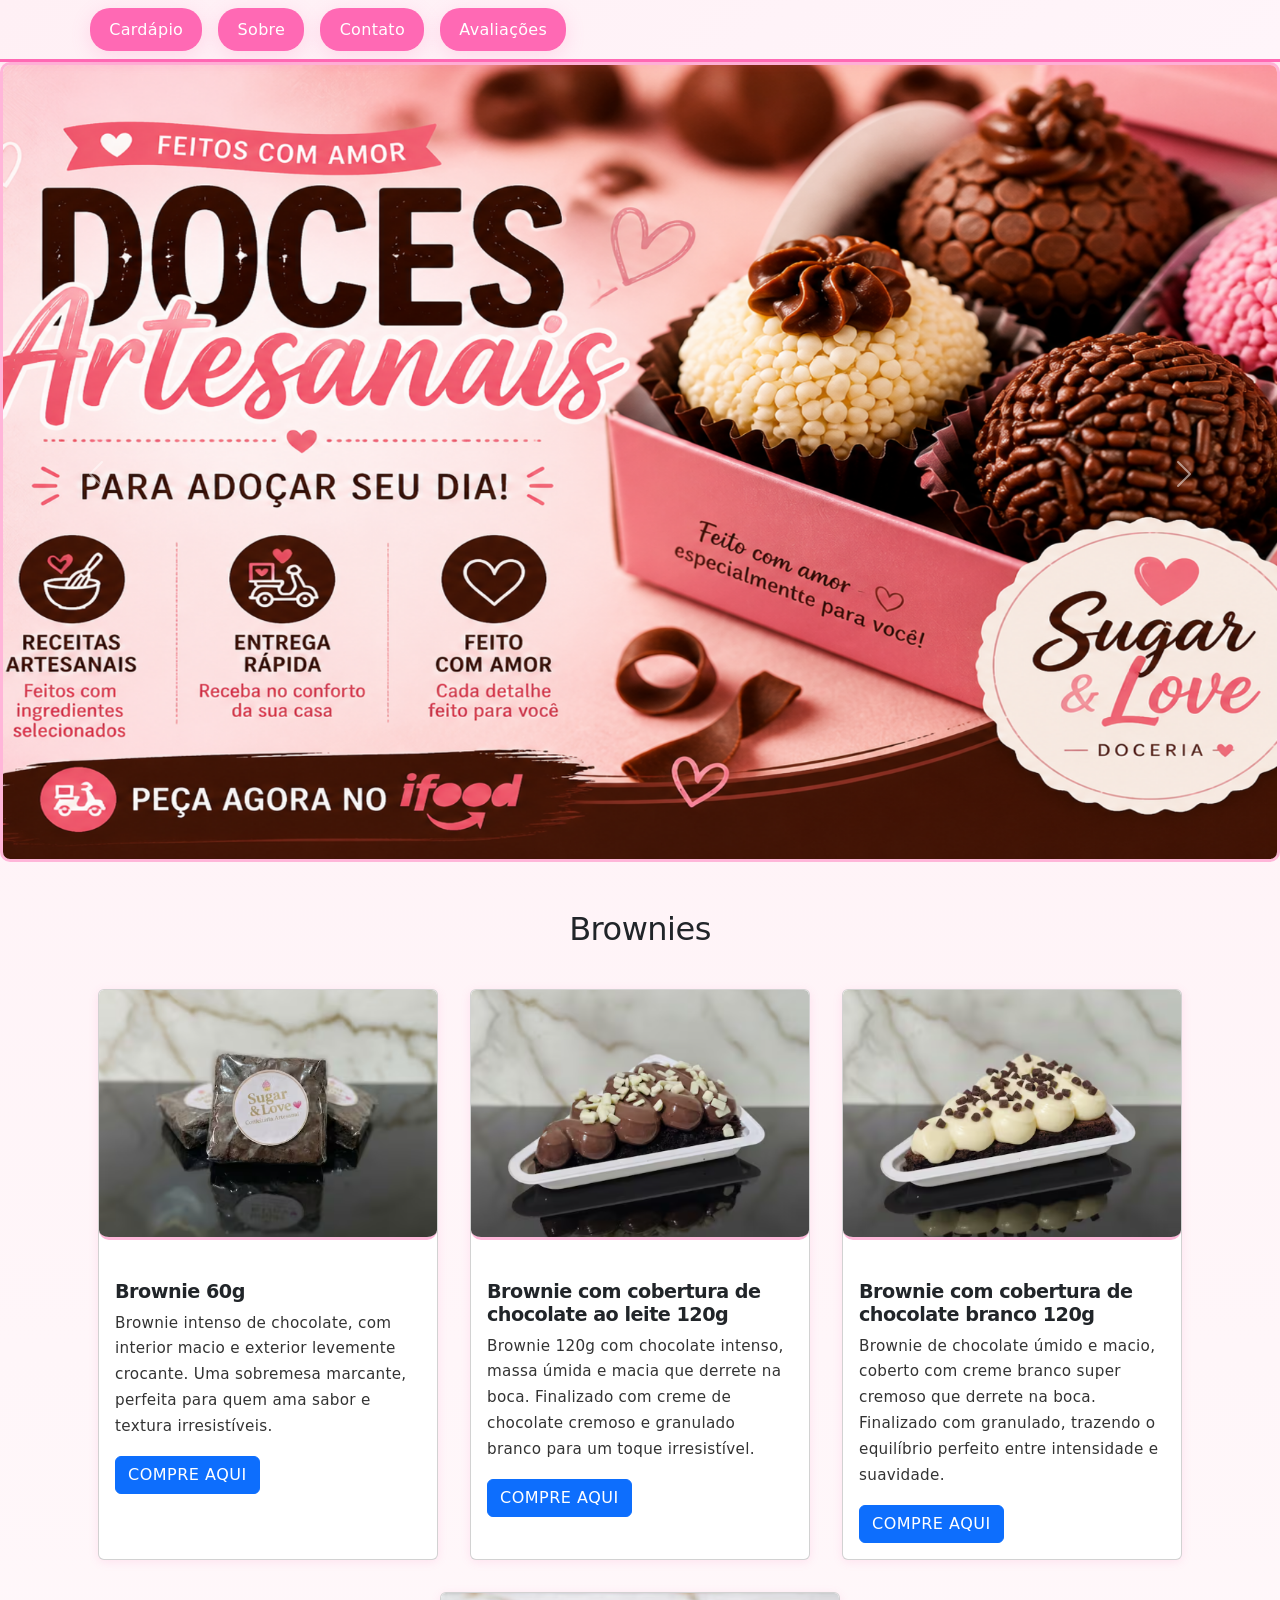
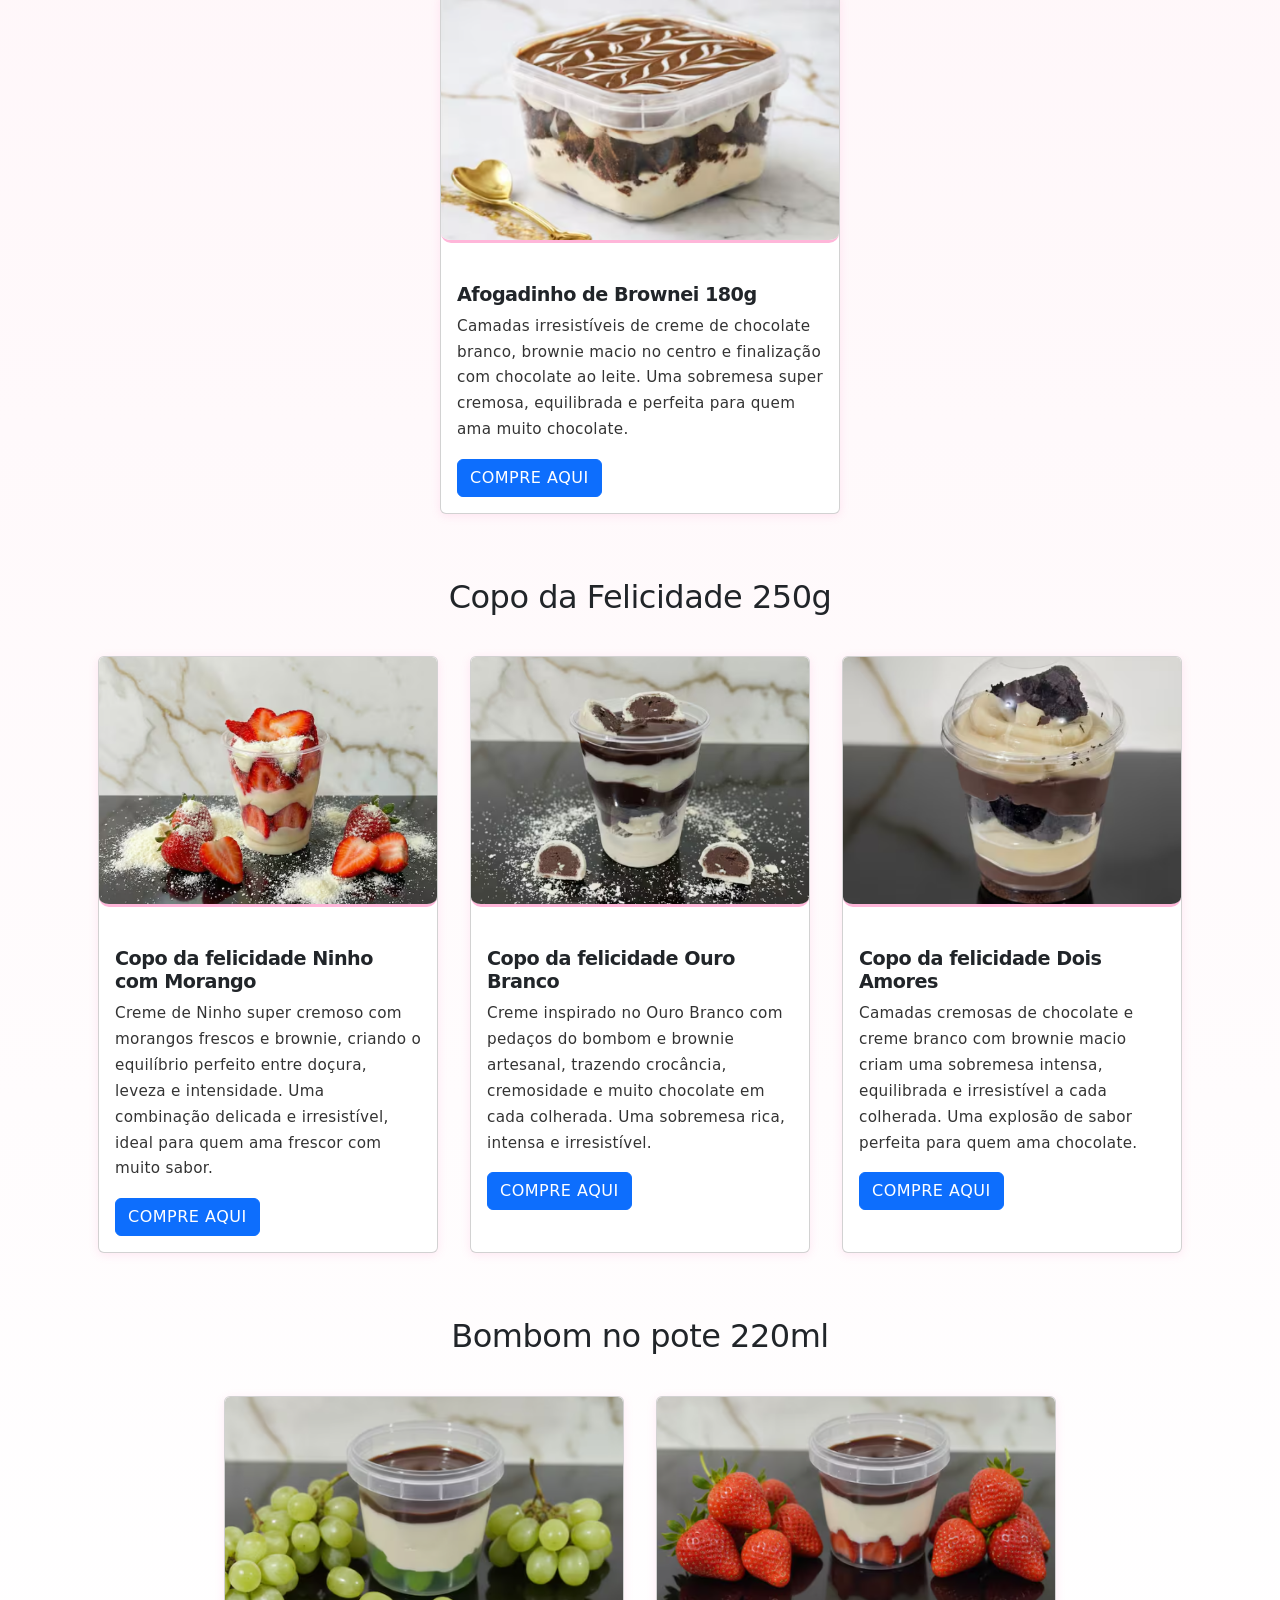
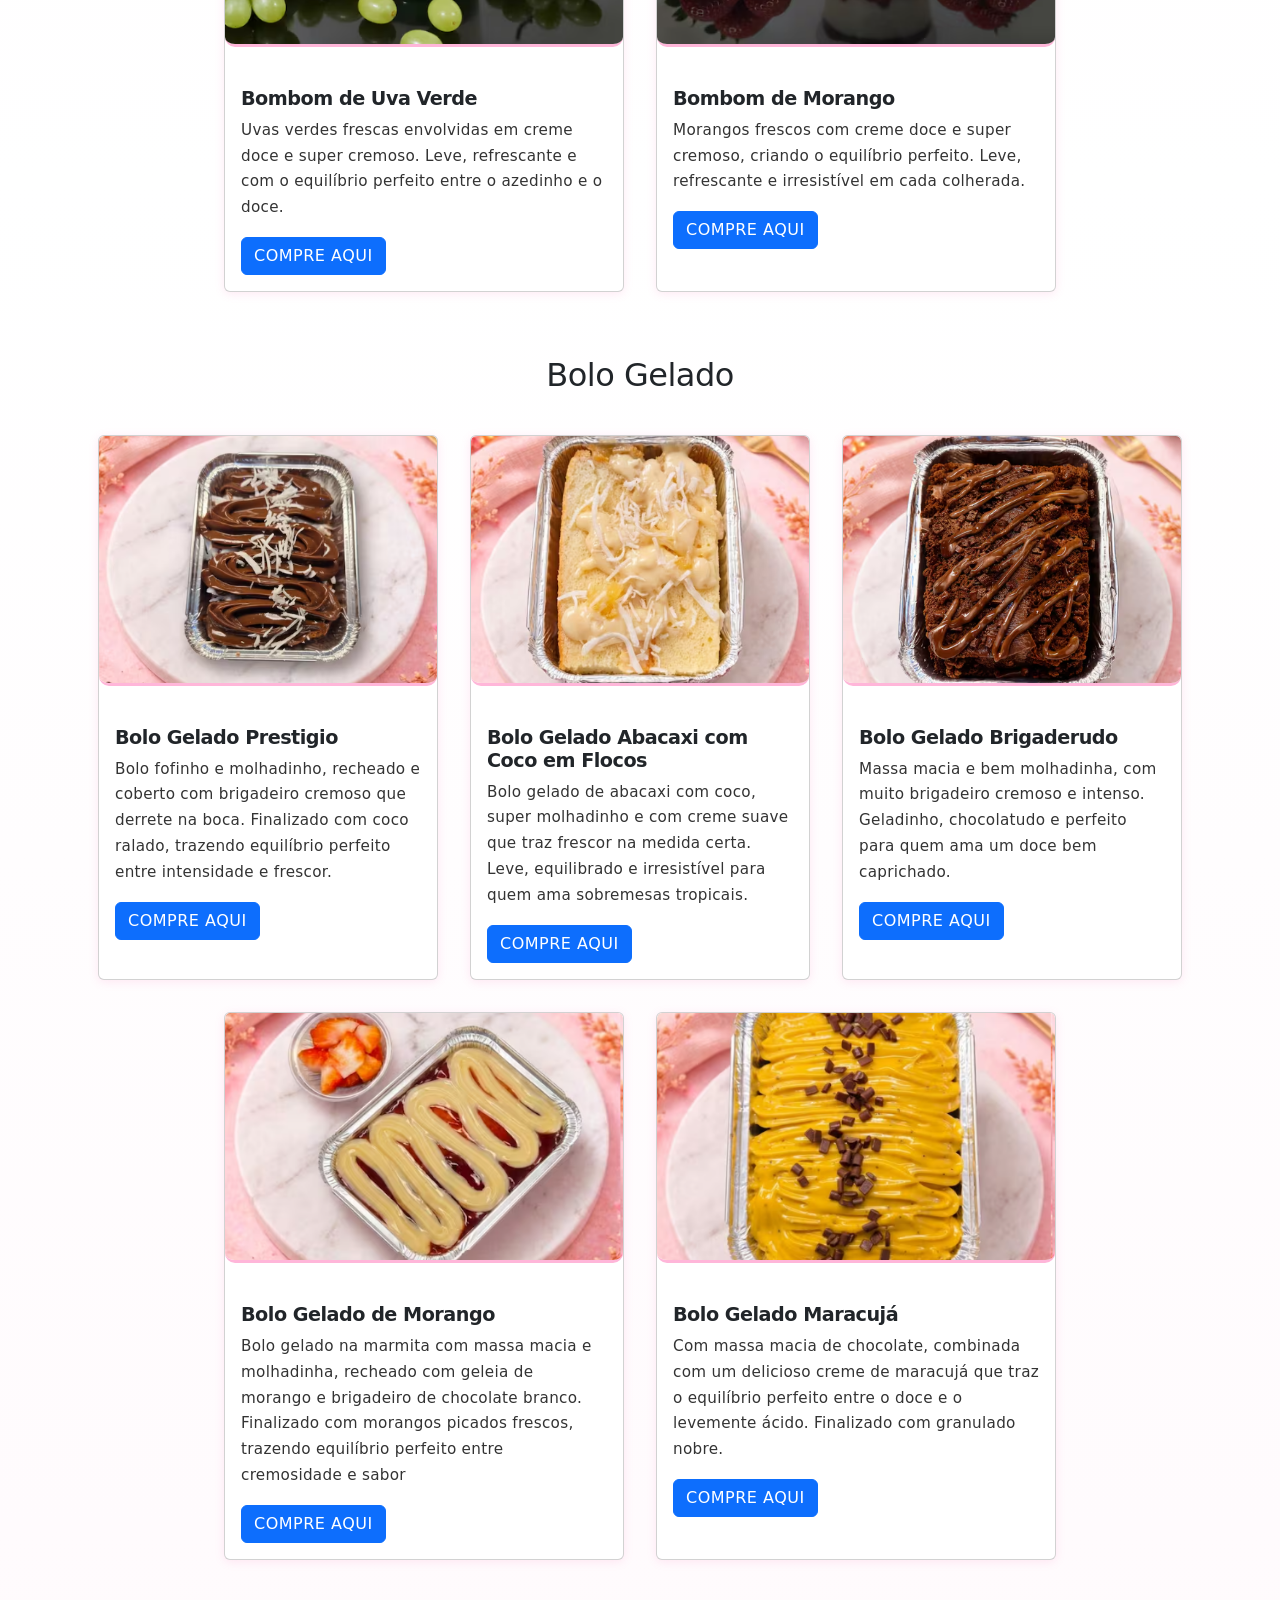
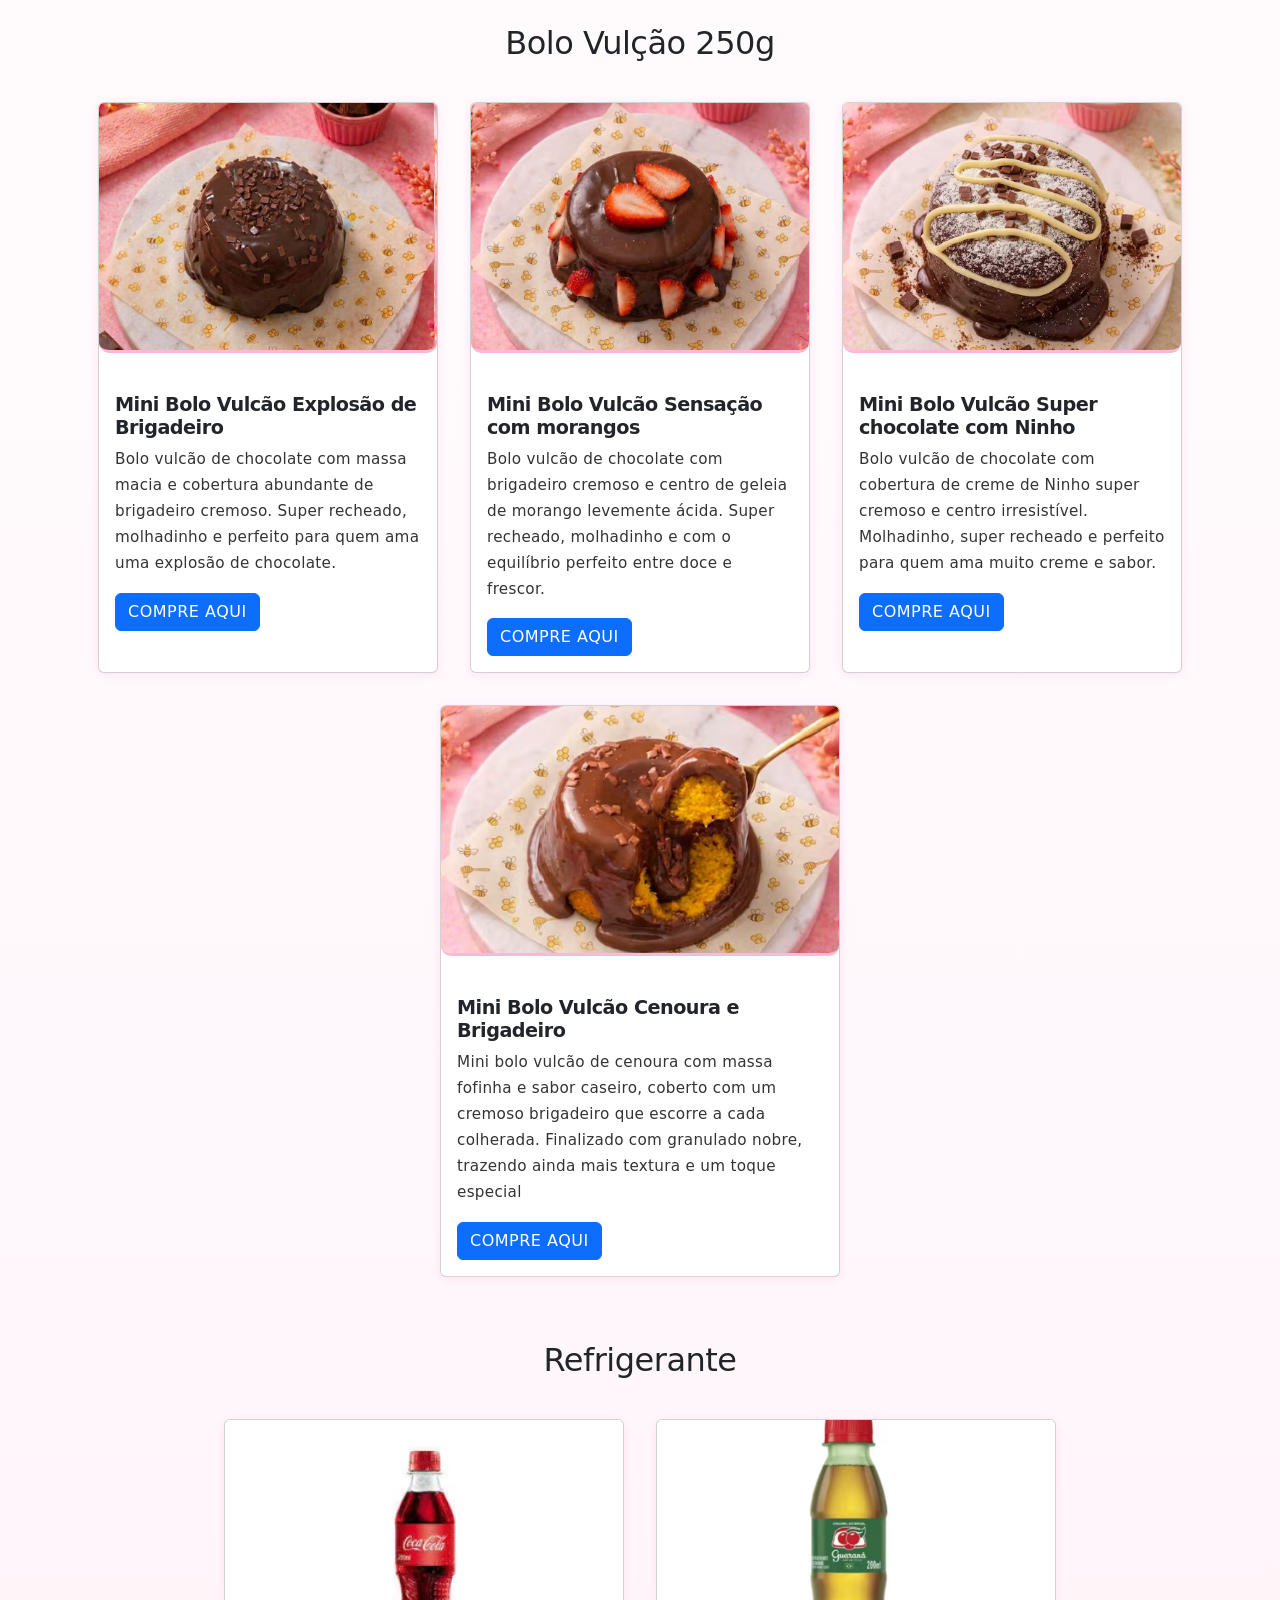
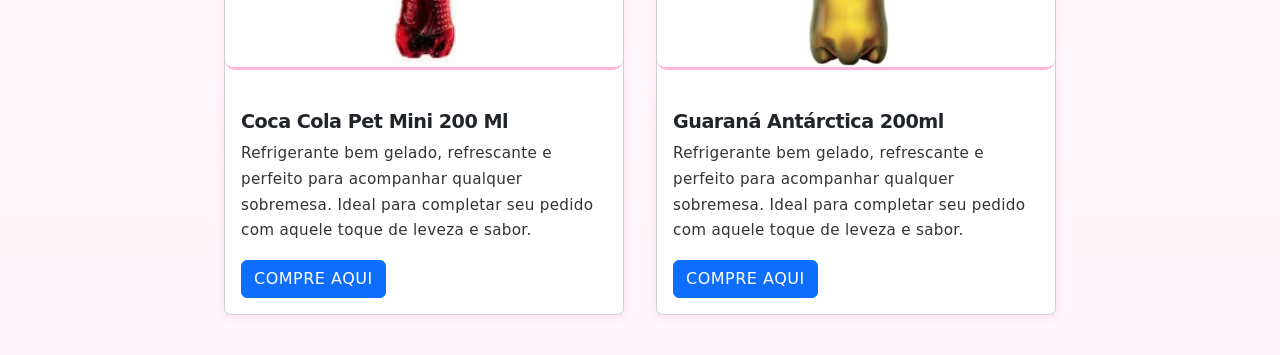
==== index.html @ f646b793 "Salvando versão 1.0" ====
<!DOCTYPE html>
<html lang="en">
<head>
    <meta charset="UTF-8">
    <meta name="viewport" content="width=device-width, initial-scale=1.0">
    <title>Sugar & Love</title>
    <link rel="stylesheet" href="style.css">
    <link rel="stylesheet" href="https://cdn.jsdelivr.net/npm/bootstrap@5.3.8/dist/css/bootstrap.min.css">
     <script src="https://cdn.jsdelivr.net/npm/gsap@3.12.5/dist/gsap.min.js"></script>
    <script src="https://cdn.jsdelivr.net/npm/gsap@3.12.5/dist/ScrollTrigger.min.js"></script>
</head>
<body>
            <!-- NAVEGAÇÃO -->
<nav class="navbar navbar-expand-lg bg-body-tertiary">
  <div class="container-fluid">
    <img src="https://static.ifood-static.com.br/image/upload/t_thumbnail/logosgde/5c410f8b-b0fc-47ad-8685-6203dd78e1ed/202511262224_t5Yu_7.png" alt="" style="width: 70px;">
    <button class="navbar-toggler" type="button" data-bs-toggle="collapse" data-bs-target="#navbarSupportedContent" aria-controls="navbarSupportedContent" aria-expanded="false" aria-label="Toggle navigation">
      <span class="navbar-toggler-icon"></span>
    </button>
    <div class="collapse navbar-collapse" id="navbarSupportedContent">
      <ul class="navbar-nav me-auto mb-2 mb-lg-0">
        <li class="nav-item">
          <a class="nav-link active" aria-current="page" href="index.html">Cardápio </a>
        </li>
         <li class="nav-item">
          <a class="nav-link active" aria-current="page" href="sobre.html">Sobre </a>
        </li>
        <li class="nav-item">
          <a class="nav-link active" aria-current="page" href="contato.html">Contato</a>
        </li>
         <li class="nav-item">
          <a class="nav-link active" aria-current="page" href="avaliacao.html">Avaliações</a>
        </li>
      </form>
    </div>
  </div>
</nav>
  



<!-- BANNER DA LOJA-->

<div id="carouselExample" class="carousel slide"
     data-bs-ride="carousel"
     data-bs-interval="3000">
  <div class="carousel-inner">
    <div class="carousel-item active">
      <img src="img/banner1.png"  class="d-block w-100" img-fluid"  alt="...">
    </div>
    <div class="carousel-item">
      <img src="img/banner2.png" class="d-block w-100" alt="...">
    </div>
    <div class="carousel-item">
      <img src="img/banner3.png" class="d-block w-100" alt="...">
    </div>
  </div>
  <button class="carousel-control-prev" type="button" data-bs-target="#carouselExample" data-bs-slide="prev">
    <span class="carousel-control-prev-icon" aria-hidden="true"></span>
    <span class="visually-hidden">Previous</span>
  </button>
  <button class="carousel-control-next" type="button" data-bs-target="#carouselExample" data-bs-slide="next">
    <span class="carousel-control-next-icon" aria-hidden="true"></span>
    <span class="visually-hidden">Next</span>
  </button>
</div>


    

<!-- BROWNIES   -->
<section class="container py-4">
  <h2 class="text-center mb-4">Brownies</h2>

  <div class="cards-wrapper">

    <div class="card">
      <img src="img/brownie.png" class="card-img-top" >
      <div class="card-body">
        <h5 class="card-title">Brownie 60g</h5>
        <p class="card-text">Brownie intenso de chocolate, com interior macio e exterior levemente crocante.
Uma sobremesa marcante, perfeita para quem ama sabor e textura irresistíveis.</p>
        <a href="https://www.ifood.com.br/delivery/sao-paulo-sp/sugar--love-doceria-jardim-vaz-de-lima/5c410f8b-b0fc-47ad-8685-6203dd78e1ed" class="btn btn-primary">Compre aqui</a>
      </div>
    </div>

    <div class="card">
      <img src="img/brownie_leite.png" class="card-img-top" >
      <div class="card-body">
        <h5 class="card-title">Brownie com cobertura de chocolate ao leite 120g</h5>
        <p class="card-text">Brownie 120g com chocolate intenso, massa úmida e macia que derrete na boca.
Finalizado com creme de chocolate cremoso e granulado branco para um toque irresistível.</p>
        <a href="https://www.ifood.com.br/delivery/sao-paulo-sp/sugar--love-doceria-jardim-vaz-de-lima/5c410f8b-b0fc-47ad-8685-6203dd78e1ed" class="btn btn-primary">Compre aqui</a>
      </div>
    </div>

    <div class="card">
      <img src="img/brownie_branco.png" class="card-img-top" >
      <div class="card-body">
        <h5 class="card-title">Brownie com cobertura de chocolate branco 120g</h5>
        <p class="card-text">Brownie de chocolate úmido e macio, coberto com creme branco super cremoso que derrete na boca.
Finalizado com granulado, trazendo o equilíbrio perfeito entre intensidade e suavidade.</p>
        <a href="https://www.ifood.com.br/delivery/sao-paulo-sp/sugar--love-doceria-jardim-vaz-de-lima/5c410f8b-b0fc-47ad-8685-6203dd78e1ed" class="btn btn-primary">Compre aqui</a>
      </div>
    </div>

<div class="card">
      <img src="img/brownie_afogadinho.png" class="card-img-top" >
      <div class="card-body">
        <h5 class="card-title">Afogadinho de Brownei 180g</h5>
        <p class="card-text">Camadas irresistíveis de creme de chocolate branco, brownie macio no centro e finalização com chocolate ao leite.
Uma sobremesa super cremosa, equilibrada e perfeita para quem ama muito chocolate.</p>
        <a href="https://www.ifood.com.br/delivery/sao-paulo-sp/sugar--love-doceria-jardim-vaz-de-lima/5c410f8b-b0fc-47ad-8685-6203dd78e1ed" class="btn btn-primary">Compre aqui</a>
      </div>
    </div>

  </div>
</section>


 <!-- COPOS DA FELICIDADE   -->
<section class="container py-4">
  <h2 class="text-center mb-4">Copo da Felicidade 250g</h2>

  <div class="cards-wrapper">

    <div class="card">
      <img src="img/copo_morango.png" class="card-img-top" >
      <div class="card-body">
        <h5 class="card-title">Copo da felicidade Ninho com Morango</h5>
        <p class="card-text">Creme de Ninho super cremoso com morangos frescos e brownie, criando o equilíbrio perfeito entre doçura, leveza e intensidade. Uma combinação delicada e irresistível, ideal para quem ama frescor com muito sabor.</p>
        <a href="https://www.ifood.com.br/delivery/sao-paulo-sp/sugar--love-doceria-jardim-vaz-de-lima/5c410f8b-b0fc-47ad-8685-6203dd78e1ed" class="btn btn-primary">Compre aqui</a>
      </div>
    </div>

    <div class="card">
      <img src="img/copo_ourobranco.png" class="card-img-top" >
      <div class="card-body">
        <h5 class="card-title">Copo da felicidade Ouro Branco</h5>
        <p class="card-text">Creme inspirado no Ouro Branco com pedaços do bombom e brownie artesanal, trazendo crocância, cremosidade e muito chocolate em cada colherada. Uma sobremesa rica, intensa e irresistível.</p>
        <a href="https://www.ifood.com.br/delivery/sao-paulo-sp/sugar--love-doceria-jardim-vaz-de-lima/5c410f8b-b0fc-47ad-8685-6203dd78e1ed" class="btn btn-primary">Compre aqui</a>
      </div>
    </div>

    <div class="card">
      <img src="img/copo_doisamores.png" class="card-img-top" >
      <div class="card-body">
        <h5 class="card-title">Copo da felicidade Dois Amores</h5>
        <p class="card-text">Camadas cremosas de chocolate e creme branco com brownie macio criam uma sobremesa intensa, equilibrada e irresistível a cada colherada. Uma explosão de sabor perfeita para quem ama chocolate.</p>
        <a href="https://www.ifood.com.br/delivery/sao-paulo-sp/sugar--love-doceria-jardim-vaz-de-lima/5c410f8b-b0fc-47ad-8685-6203dd78e1ed" class="btn btn-primary">Compre aqui</a>
      </div>
    </div>

  </div>
</section>

  <!-- Bombom no pote 220ml -->
<section class="container py-4">
  <h2 class="text-center mb-4">Bombom no pote 220ml</h2>

  <div class="cards-wrapper">

    <div class="card">
      <img src="img/pote_uva.png" class="card-img-top" >
      <div class="card-body">
        <h5 class="card-title">Bombom de Uva Verde</h5>
        <p class="card-text">Uvas verdes frescas envolvidas em creme doce e super cremoso.
Leve, refrescante e com o equilíbrio perfeito entre o azedinho e o doce.</p>
        <a href="https://www.ifood.com.br/delivery/sao-paulo-sp/sugar--love-doceria-jardim-vaz-de-lima/5c410f8b-b0fc-47ad-8685-6203dd78e1ed" class="btn btn-primary">Compre aqui</a>
      </div>
    </div>

    <div class="card">
      <img src="img/pote_morango.png" class="card-img-top" >
      <div class="card-body">
        <h5 class="card-title">Bombom de Morango</h5>
        <p class="card-text">Morangos frescos com creme doce e super cremoso, criando o equilíbrio perfeito.
Leve, refrescante e irresistível em cada colherada.</p>
        <a href="https://www.ifood.com.br/delivery/sao-paulo-sp/sugar--love-doceria-jardim-vaz-de-lima/5c410f8b-b0fc-47ad-8685-6203dd78e1ed" class="btn btn-primary">Compre aqui</a>
      </div>
    </div>


  </div>
</section>


     <!-- Bolo Gelado    -->
<section class="container py-4">
  <h2 class="text-center mb-4">Bolo Gelado </h2>

  <div class="cards-wrapper">

    <div class="card">
      <img src="img/bolo_prestigio.png" class="card-img-top" >
      <div class="card-body">
        <h5 class="card-title">Bolo Gelado Prestigio</h5>
        <p class="card-text">Bolo fofinho e molhadinho, recheado e coberto com brigadeiro cremoso que derrete na boca.
Finalizado com coco ralado, trazendo equilíbrio perfeito entre intensidade e frescor.</p>
        <a href="https://www.ifood.com.br/delivery/sao-paulo-sp/sugar--love-doceria-jardim-vaz-de-lima/5c410f8b-b0fc-47ad-8685-6203dd78e1ed" class="btn btn-primary">Compre aqui</a>
      </div>
    </div>

    <div class="card">
      <img src="img/bolo_abacaxi.png" class="card-img-top" >
      <div class="card-body">
        <h5 class="card-title">Bolo Gelado Abacaxi com Coco em Flocos</h5>
        <p class="card-text">Bolo gelado de abacaxi com coco, super molhadinho e com creme suave que traz frescor na medida certa.
Leve, equilibrado e irresistível para quem ama sobremesas tropicais.</p>
        <a href="https://www.ifood.com.br/delivery/sao-paulo-sp/sugar--love-doceria-jardim-vaz-de-lima/5c410f8b-b0fc-47ad-8685-6203dd78e1ed" class="btn btn-primary">Compre aqui</a>
      </div>
    </div>

    <div class="card">
      <img src="img/bolo_brigadeirudo.png" class="card-img-top" >
      <div class="card-body">
        <h5 class="card-title">Bolo Gelado Brigaderudo</h5>
        <p class="card-text">Massa macia e bem molhadinha, com muito brigadeiro cremoso e intenso.
Geladinho, chocolatudo e perfeito para quem ama um doce bem caprichado.</p>
        <a href="https://www.ifood.com.br/delivery/sao-paulo-sp/sugar--love-doceria-jardim-vaz-de-lima/5c410f8b-b0fc-47ad-8685-6203dd78e1ed" class="btn btn-primary">Compre aqui</a>
      </div>
    </div>

    <div class="card">
      <img src="img/bolo_morango.png" class="card-img-top" >
      <div class="card-body">
        <h5 class="card-title">Bolo Gelado de Morango </h5>
        <p class="card-text">Bolo gelado na marmita com massa macia e molhadinha, recheado com geleia de morango e brigadeiro de chocolate branco. Finalizado com morangos picados frescos, trazendo equilíbrio perfeito entre cremosidade e sabor</p>
        <a href="https://www.ifood.com.br/delivery/sao-paulo-sp/sugar--love-doceria-jardim-vaz-de-lima/5c410f8b-b0fc-47ad-8685-6203dd78e1ed" class="btn btn-primary">Compre aqui</a>
      </div>
    </div>

    <div class="card">
      <img src="img/bolo_maracuja.png" class="card-img-top" >
      <div class="card-body">
        <h5 class="card-title">Bolo Gelado Maracujá  </h5>
        <p class="card-text">Com massa macia de chocolate, combinada com um delicioso creme de maracujá que traz o equilíbrio perfeito entre o doce e o levemente ácido. Finalizado com granulado nobre.</p>
        <a href="https://www.ifood.com.br/delivery/sao-paulo-sp/sugar--love-doceria-jardim-vaz-de-lima/5c410f8b-b0fc-47ad-8685-6203dd78e1ed" class="btn btn-primary">Compre aqui</a>
      </div>
    </div>

  </div>
</section>


  <!-- Bolo Vulção   -->
<section class="container py-4">
  <h2 class="text-center mb-4">Bolo Vulção 250g</h2>

  <div class="cards-wrapper">

    <div class="card">
      <img src="img/bolo_brigadeiro.png" class="card-img-top" >
      <div class="card-body">
        <h5 class="card-title">Mini Bolo Vulcão Explosão de Brigadeiro</h5>
        <p class="card-text">Bolo vulcão de chocolate com massa macia e cobertura abundante de brigadeiro cremoso.
Super recheado, molhadinho e perfeito para quem ama uma explosão de chocolate.</p>
        <a href="https://www.ifood.com.br/delivery/sao-paulo-sp/sugar--love-doceria-jardim-vaz-de-lima/5c410f8b-b0fc-47ad-8685-6203dd78e1ed" class="btn btn-primary">Compre aqui</a>
      </div>
    </div>

    <div class="card">
      <img src="img/bolo_vulcao_morango.png" class="card-img-top" >
      <div class="card-body">
        <h5 class="card-title">Mini Bolo Vulcão Sensação com morangos</h5>
        <p class="card-text">Bolo vulcão de chocolate com brigadeiro cremoso e centro de geleia de morango levemente ácida.
Super recheado, molhadinho e com o equilíbrio perfeito entre doce e frescor.</p>
        <a href="https://www.ifood.com.br/delivery/sao-paulo-sp/sugar--love-doceria-jardim-vaz-de-lima/5c410f8b-b0fc-47ad-8685-6203dd78e1ed" class="btn btn-primary">Compre aqui</a>
      </div>
    </div>

    <div class="card">
      <img src="img/bolo_vulcao_ninho.png" class="card-img-top" >
      <div class="card-body">
        <h5 class="card-title">Mini Bolo Vulcão Super chocolate com Ninho</h5>
        <p class="card-text">Bolo vulcão de chocolate com cobertura de creme de Ninho super cremoso e centro irresistível.
Molhadinho, super recheado e perfeito para quem ama muito creme e sabor.</p>
        <a href="https://www.ifood.com.br/delivery/sao-paulo-sp/sugar--love-doceria-jardim-vaz-de-lima/5c410f8b-b0fc-47ad-8685-6203dd78e1ed" class="btn btn-primary">Compre aqui</a>
      </div>
    </div>

    <div class="card">
      <img src="img/bolo_vulcao_cenoura.png" class="card-img-top" >
      <div class="card-body">
        <h5 class="card-title">Mini Bolo Vulcão Cenoura e Brigadeiro</h5>
        <p class="card-text">Mini bolo vulcão de cenoura com massa fofinha e sabor caseiro, coberto com um cremoso brigadeiro que escorre a cada colherada. Finalizado com granulado nobre, trazendo ainda mais textura e um toque especial</p>
        <a href="https://www.ifood.com.br/delivery/sao-paulo-sp/sugar--love-doceria-jardim-vaz-de-lima/5c410f8b-b0fc-47ad-8685-6203dd78e1ed" class="btn btn-primary">Compre aqui</a>
      </div>
    </div>

  </div>
</section>







<!-- Refrigerante -->
<section class="container py-4">
  <h2 class="text-center mb-4">Refrigerante</h2>

  <div class="cards-wrapper">

    <div class="card">
      <img src="img/coca.png" class="card-img-top" >
      <div class="card-body">
        <h5 class="card-title">Coca Cola Pet Mini 200 Ml</h5>
        <p class="card-text">Refrigerante bem gelado, refrescante e perfeito para acompanhar qualquer sobremesa.
Ideal para completar seu pedido com aquele toque de leveza e sabor.</p>
        <a href="https://www.ifood.com.br/delivery/sao-paulo-sp/sugar--love-doceria-jardim-vaz-de-lima/5c410f8b-b0fc-47ad-8685-6203dd78e1ed" class="btn btn-primary">Compre aqui</a>
      </div>
    </div>

    <div class="card">
      <img src="img/guanara.png" class="card-img-top" >
      <div class="card-body">
        <h5 class="card-title">Guaraná Antárctica 200ml</h5>
        <p class="card-text">Refrigerante bem gelado, refrescante e perfeito para acompanhar qualquer sobremesa.
Ideal para completar seu pedido com aquele toque de leveza e sabor.</p>
        <a href="https://www.ifood.com.br/delivery/sao-paulo-sp/sugar--love-doceria-jardim-vaz-de-lima/5c410f8b-b0fc-47ad-8685-6203dd78e1ed" class="btn btn-primary">Compre aqui</a>
      </div>
    </div>


  </div>
</section>
<script>
  gsap.registerPlugin(ScrollTrigger);

  gsap.utils.toArray(".card").forEach((card, index) => {
    gsap.fromTo(card, 
      {
        opacity: 0,
        x: -100 // começa fora da tela à esquerda
      },
      {
        opacity: 1,
        x: 0,
        duration: 0.6,
        ease: "power2.out",
        delay: index * 0.1, // efeito cascata
        scrollTrigger: {
          trigger: card,
          start: "top 90%",
          toggleActions: "play none none none"
        }
      }
    );
  });
</script>

 <script src="https://cdn.jsdelivr.net/npm/bootstrap@5.3.8/dist/js/bootstrap.bundle.min.js"></script>
</body>
</html>
---- style.css ----
/* ========================================
   SUGAR & LOVE - STYLESHEET PINK DREAM
   ======================================== */

:root {
  --cor-rosa-principal: #FF69B4;
  --cor-rosa-claro: #FFB6D9;
  --cor-rosa-muito-claro: #FFF0F5;
  --cor-rosa-escuro: #E75480;
  --cor-rosa-medio: #FF85C0;
  --cor-branco: #FFFFFF;
  --cor-cinza-claro: #F5F5F5;
  --cor-cinza: #888888;
  --cor-texto: #333333;
  --cor-acento: #FFD700;
  --sombra-leve: 0 2px 10px rgba(255, 105, 180, 0.15);
  --sombra-media: 0 5px 20px rgba(255, 105, 180, 0.2);
  --sombra-forte: 0 10px 30px rgba(255, 105, 180, 0.25);
}

*, *::before, *::after {
  box-sizing: border-box;
}

html { scroll-behavior: smooth; }

body {
  font-family: 'Poppins', 'Segoe UI', Tahoma, Geneva, Verdana, sans-serif;
  background: linear-gradient(180deg, var(--cor-rosa-muito-claro) 0%, var(--cor-branco) 50%, #FFF5FA 100%);
  color: var(--cor-texto);
  line-height: 1.6;
  letter-spacing: 0.3px;
  min-height: 100vh;
}

/* TIPOGRAFIA */
h1, h2, h3, h4, h5, h6 {
  font-weight: 800;
  color: var(--cor-rosa-principal);
  margin-bottom: 1.2rem;
  letter-spacing: -0.5px;
}
h1 { font-size: 2.8rem; }
h2 { font-size: 2.2rem; }
h3 { font-size: 1.6rem; }
h4 { font-size: 1.3rem; }
h5 { font-size: 1.1rem; }

p {
  color: var(--cor-texto);
  margin-bottom: 1rem;
  line-height: 1.8;
  font-size: 1rem;
}

a {
  color: var(--cor-rosa-principal);
  text-decoration: none;
  transition: all 0.3s ease;
}
a:hover {
  color: var(--cor-rosa-escuro);
  text-decoration: underline;
}

/* NAVBAR */
.navbar {
  background: linear-gradient(135deg, var(--cor-rosa-muito-claro) 0%, #FFF5FA 100%);
  border-bottom: 3px solid var(--cor-rosa-principal);
  box-shadow: var(--sombra-leve);
  padding: 1rem 0;
  position: sticky;
  top: 0;
  z-index: 1000;
}
.navbar-brand {
  font-weight: 800;
  color: var(--cor-rosa-principal) !important;
  font-size: 1.6rem;
  margin-left: 1rem;
  text-transform: uppercase;
  letter-spacing: 1px;
}
.nav-link {
  color: var(--cor-texto) !important;
  font-weight: 700;
  margin: 0 0.5rem;
  padding: 0.6rem 1.2rem !important;
  border-radius: 20px;
  transition: all 0.3s ease;
  font-size: 0.95rem;
}
.nav-link:hover {
  background-color: var(--cor-rosa-claro);
  color: var(--cor-rosa-principal) !important;
  transform: translateY(-2px);
}
.nav-link.active {
  color: var(--cor-branco) !important;
  background-color: var(--cor-rosa-principal);
  box-shadow: var(--sombra-media);
}
.navbar-toggler { border: 2px solid var(--cor-rosa-principal); }
.navbar-toggler:focus { box-shadow: 0 0 0 0.25rem rgba(255,105,180,0.25); }

/* BOTÕES */
.btn {
  font-weight: 700;
  border-radius: 30px;
  padding: 0.7rem 1.8rem;
  transition: all 0.3s ease;
  text-transform: uppercase;
  letter-spacing: 0.5px;
  font-size: 0.9rem;
  cursor: pointer;
}
.btn-primary { background-color: var(--cor-rosa-principal); color: white; border: none; }
.btn-primary:hover { background-color: var(--cor-rosa-escuro); transform: translateY(-3px); box-shadow: var(--sombra-media); color: white; }
.btn-danger { background-color: #FF6B6B; color: white; border: none; }
.btn-danger:hover { background-color: #FF5252; transform: translateY(-3px); box-shadow: var(--sombra-media); color: white; }
.btn-success { background-color: #66BB6A; color: white; border: none; }
.btn-success:hover { background-color: #4CAF50; transform: translateY(-3px); box-shadow: var(--sombra-media); color: white; }
.btn-outline-dark {
  color: var(--cor-rosa-principal);
  border: 2px solid var(--cor-rosa-principal);
  background-color: transparent;
}
.btn-outline-dark:hover {
  background-color: var(--cor-rosa-principal);
  color: white;
  transform: translateY(-3px);
  box-shadow: var(--sombra-media);
}
.btn-lg { padding: 0.9rem 2.2rem; font-size: 1.05rem; }

/* CARDS */
.card {
  border: 2px solid var(--cor-rosa-claro);
  border-radius: 15px;
  overflow: hidden;
  transition: all 0.3s ease;
  background-color: var(--cor-branco);
  box-shadow: var(--sombra-leve);
  animation: fadeIn 0.5s ease-out;
}
.card:hover {
  transform: translateY(-8px);
  box-shadow: var(--sombra-forte);
  border-color: var(--cor-rosa-principal);
}
.card-img-top {
  height: 250px;
  object-fit: cover;
  border-bottom: 3px solid var(--cor-rosa-claro);
  transition: transform 0.3s ease;
}
.card:hover .card-img-top { transform: scale(1.05); }
.card-title { color: var(--cor-rosa-principal); font-weight: 800; font-size: 1.2rem; }
.card-text { color: var(--cor-texto); font-size: 0.95rem; line-height: 1.7; }

/* Cards lado a lado no cardápio (index) */
.cards-wrapper {
  display: flex;
  flex-wrap: wrap;
  gap: 2rem;
  padding: 1rem;
  justify-content: center;
}
.cards-wrapper > .card {
  flex: 1 1 calc(33.333% - 2rem);
  min-width: 280px;
  max-width: 400px;
}

/* CAROUSEL */
/* Desktop */
.carousel-item img {
  height: 800px;
  object-fit: cover;
  border: 3px solid var(--cor-rosa-claro);
}

/* Celular */
@media (max-width: 768px) {
  .carousel-item img {
    height: 200px; /* menor no mobile */
  }
}

/* SEÇÕES */
section { padding: 3rem 0; }
.container { max-width: 1200px; }

/* FOOTER */
footer {
  background: linear-gradient(135deg, var(--cor-rosa-muito-claro) 0%, #FFF5FA 100%);
  border-top: 3px solid var(--cor-rosa-principal);
  color: var(--cor-texto);
  margin-top: 3rem;
  box-shadow: 0 -5px 15px rgba(255,105,180,0.1);
}
footer p { margin-bottom: 0; font-weight: 600; }

/* IMAGENS */
img {
  max-width: 100%;
  height: auto;
  border-radius: 10px;
  margin-bottom: 1.5rem;
  transition: all 0.3s ease;
}
img:hover { transform: scale(1.02); box-shadow: var(--sombra-media); }

/* DISPLAY */
.display-3 { font-size: 3.5rem; color: var(--cor-rosa-principal); font-weight: 900; }
.text-warning { color: var(--cor-acento) !important; }
.text-muted { color: var(--cor-cinza) !important; font-size: 0.95rem; }

/* BACKGROUND LIGHT */
.bg-light {
  background-color: var(--cor-rosa-muito-claro) !important;
  border-left: 4px solid var(--cor-rosa-principal);
  border-radius: 10px;
}

/* ANIMAÇÕES */
@keyframes fadeIn {
  from { opacity: 0; transform: translateY(10px); }
  to { opacity: 1; transform: translateY(0); }
}

/* OUTROS */
hr { border-color: var(--cor-rosa-claro); margin: 1.5rem 0; }
.rounded { border-radius: 10px !important; }

/* ACESSIBILIDADE */
:focus-visible { outline: 2px solid var(--cor-rosa-principal); outline-offset: 2px; }

/* SCROLL */
::-webkit-scrollbar { width: 10px; }
::-webkit-scrollbar-track { background: var(--cor-rosa-muito-claro); }
::-webkit-scrollbar-thumb { background: var(--cor-rosa-principal); border-radius: 5px; }
::-webkit-scrollbar-thumb:hover { background: var(--cor-rosa-escuro); }

/* RESPONSIVE */
@media (max-width: 768px) {
  h1 { font-size: 2rem; }
  h2 { font-size: 1.6rem; }
  h3 { font-size: 1.3rem; }
  .display-3 { font-size: 2.5rem; }
  section { padding: 2rem 0; }
  .card-img-top { height: 200px; }
  .navbar { padding: 0.8rem 0; }
  .nav-link { margin: 0.3rem 0; padding: 0.5rem 1rem !important; }
  .cards-wrapper > .card { flex: 1 1 calc(50% - 2rem); min-width: 250px; }
}

@media (max-width: 576px) {
  h1 { font-size: 1.5rem; }
  h2 { font-size: 1.2rem; }
  h3 { font-size: 1rem; }
  .display-3 { font-size: 2rem; }
  section { padding: 1.5rem 0; }
  .container { padding: 0 1rem; }
  .carousel-control-prev,
  .carousel-control-next { width: 40px; height: 40px; }
}
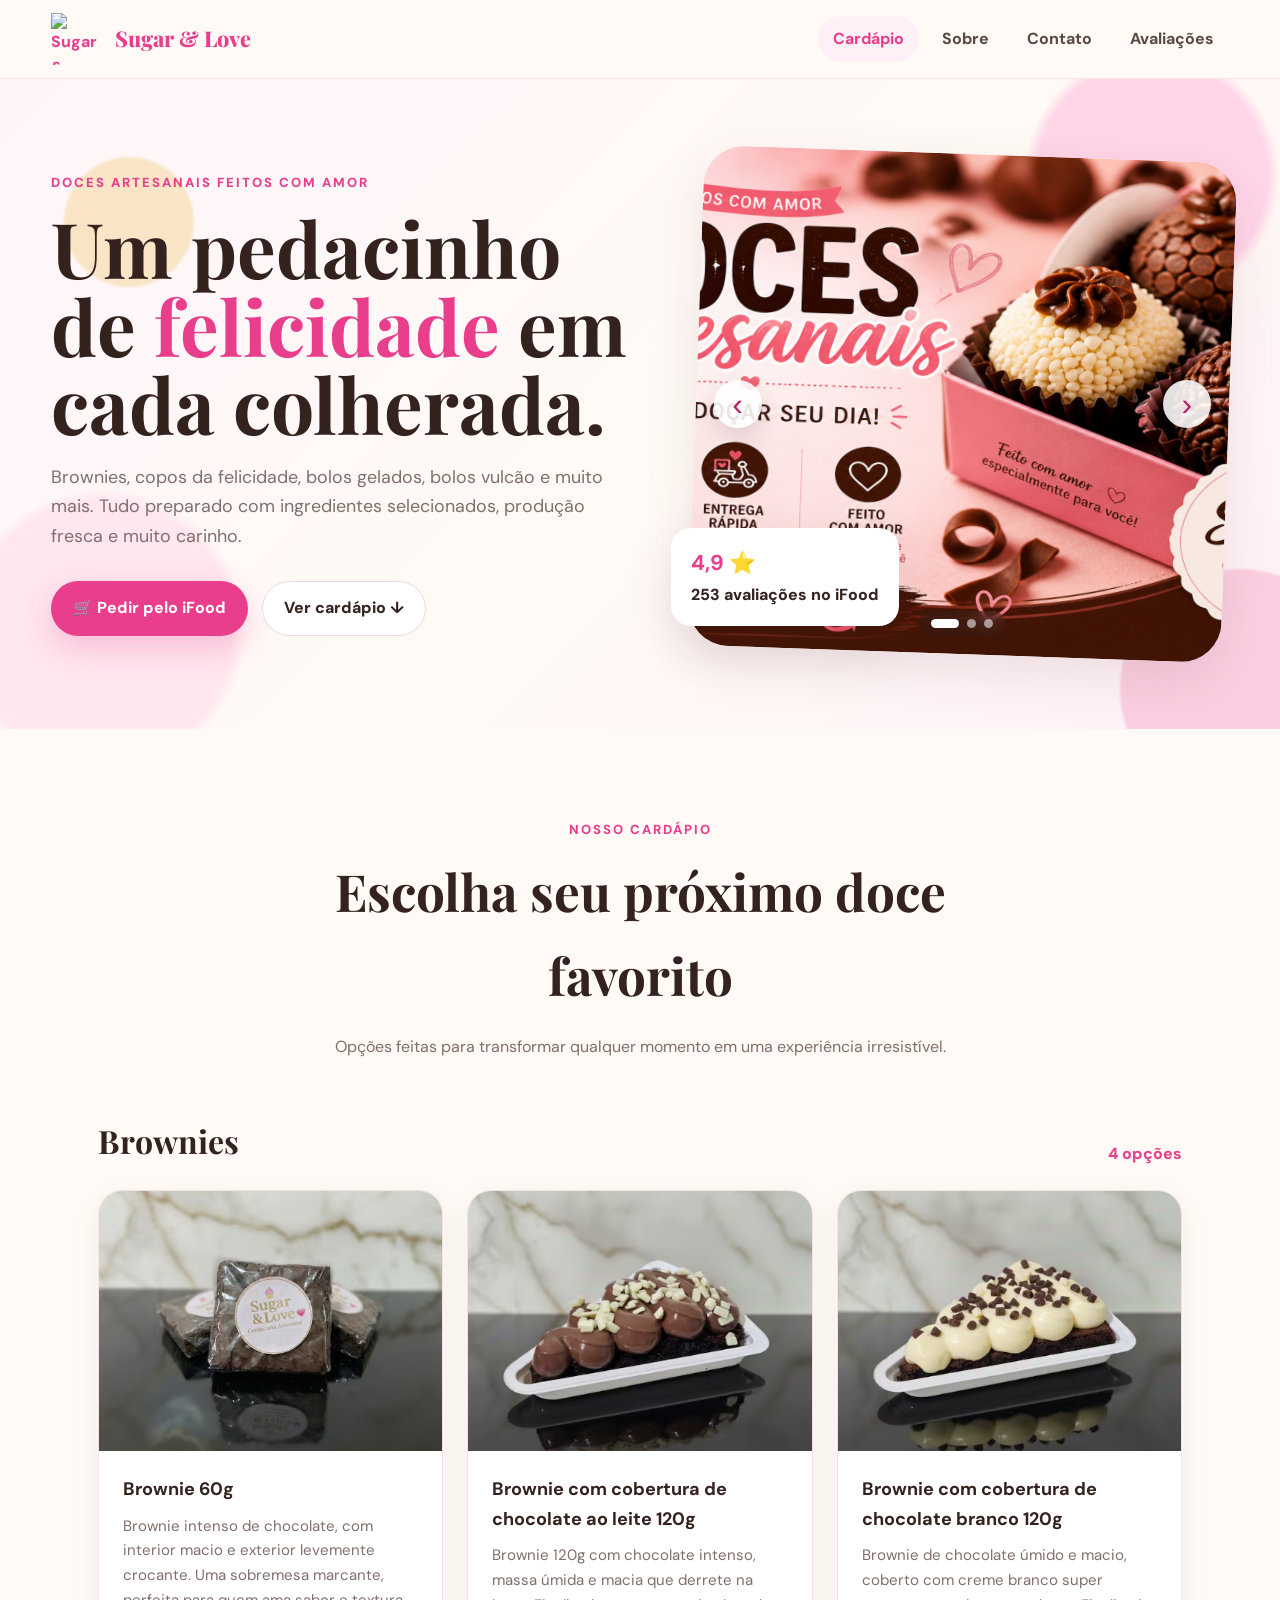
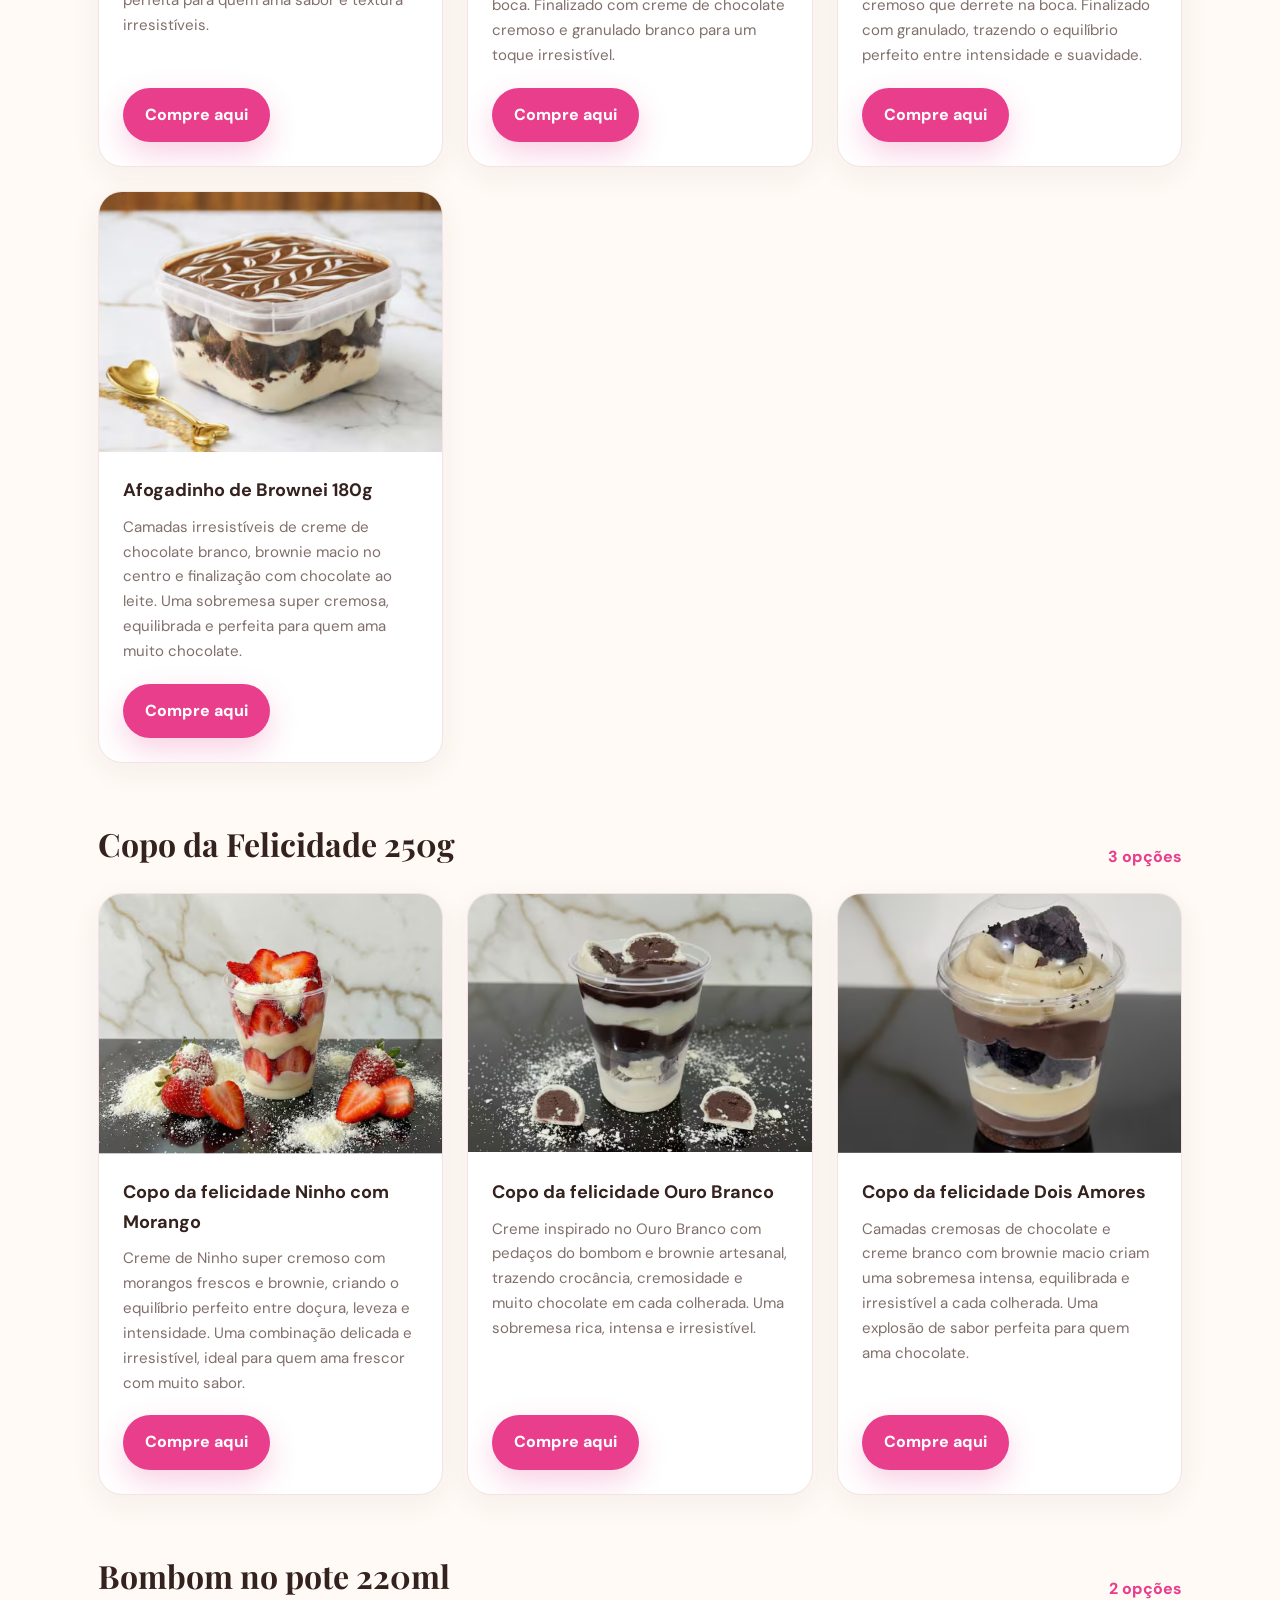
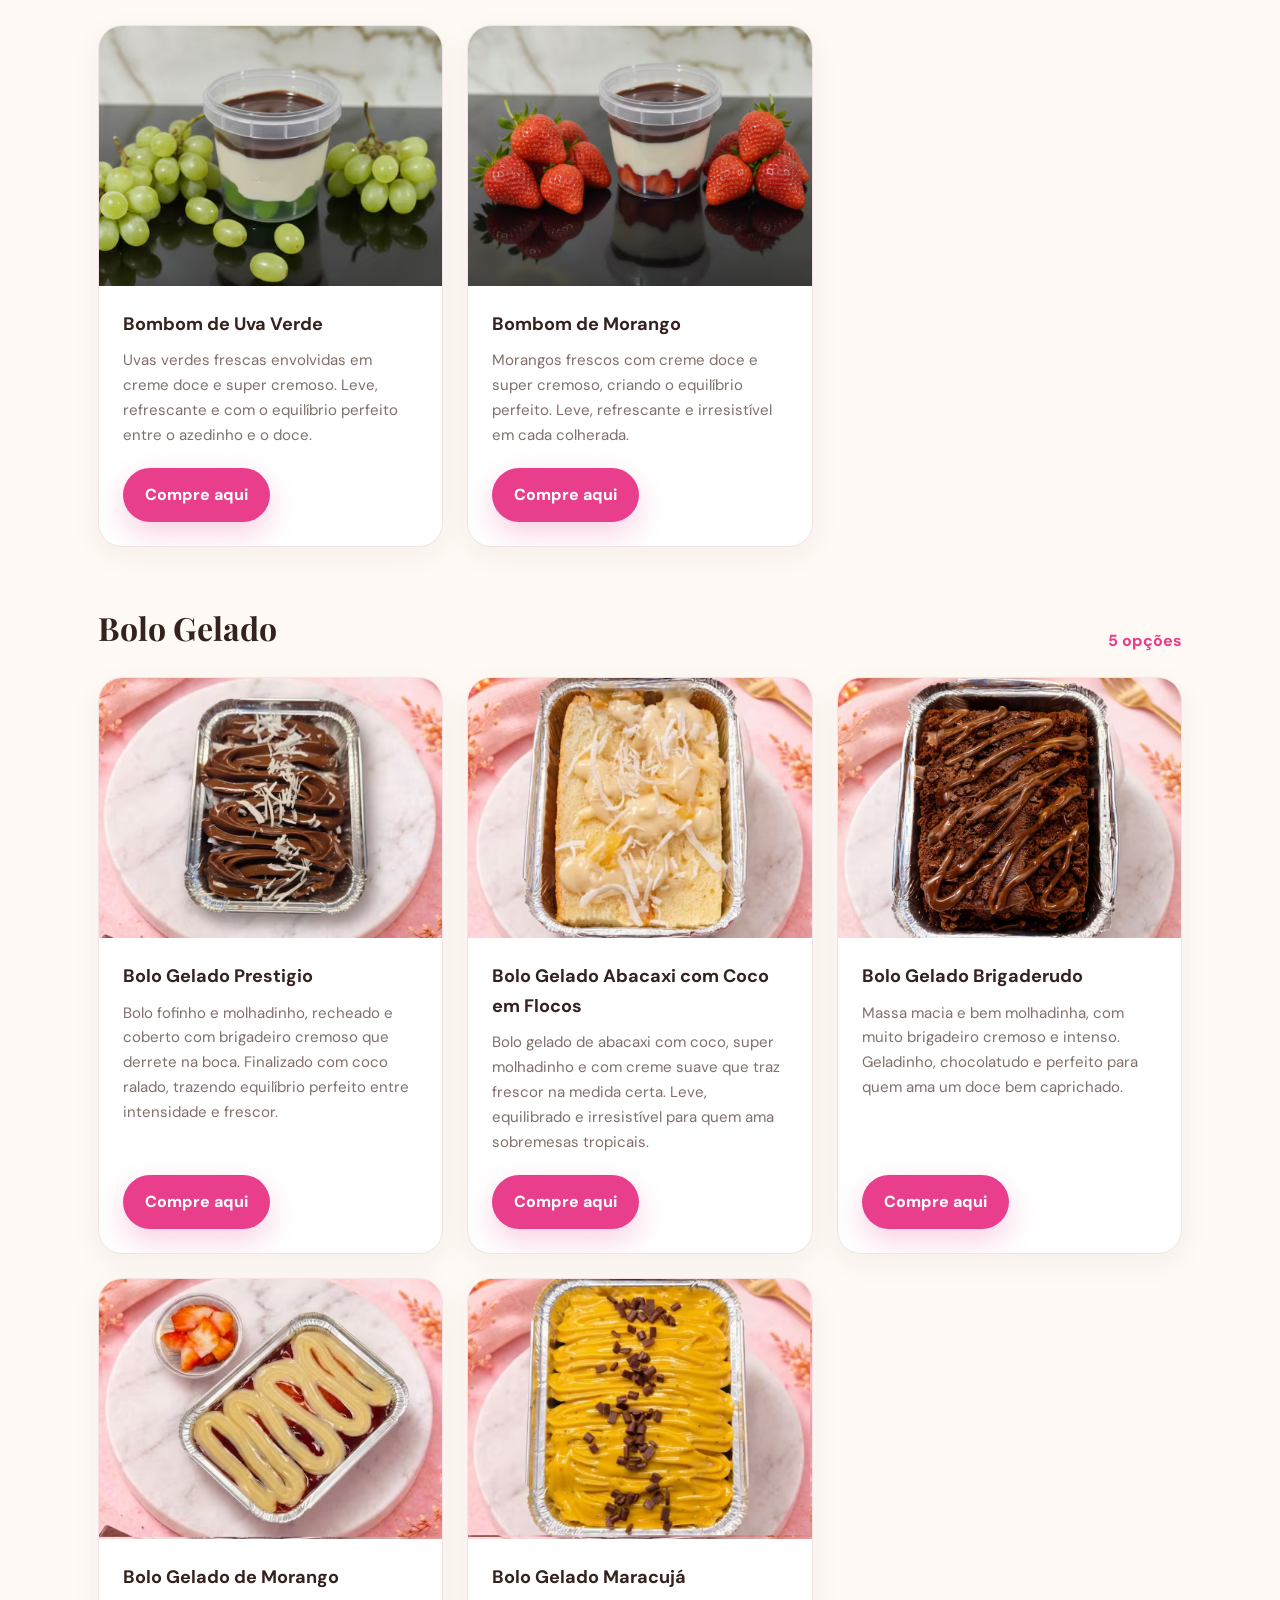
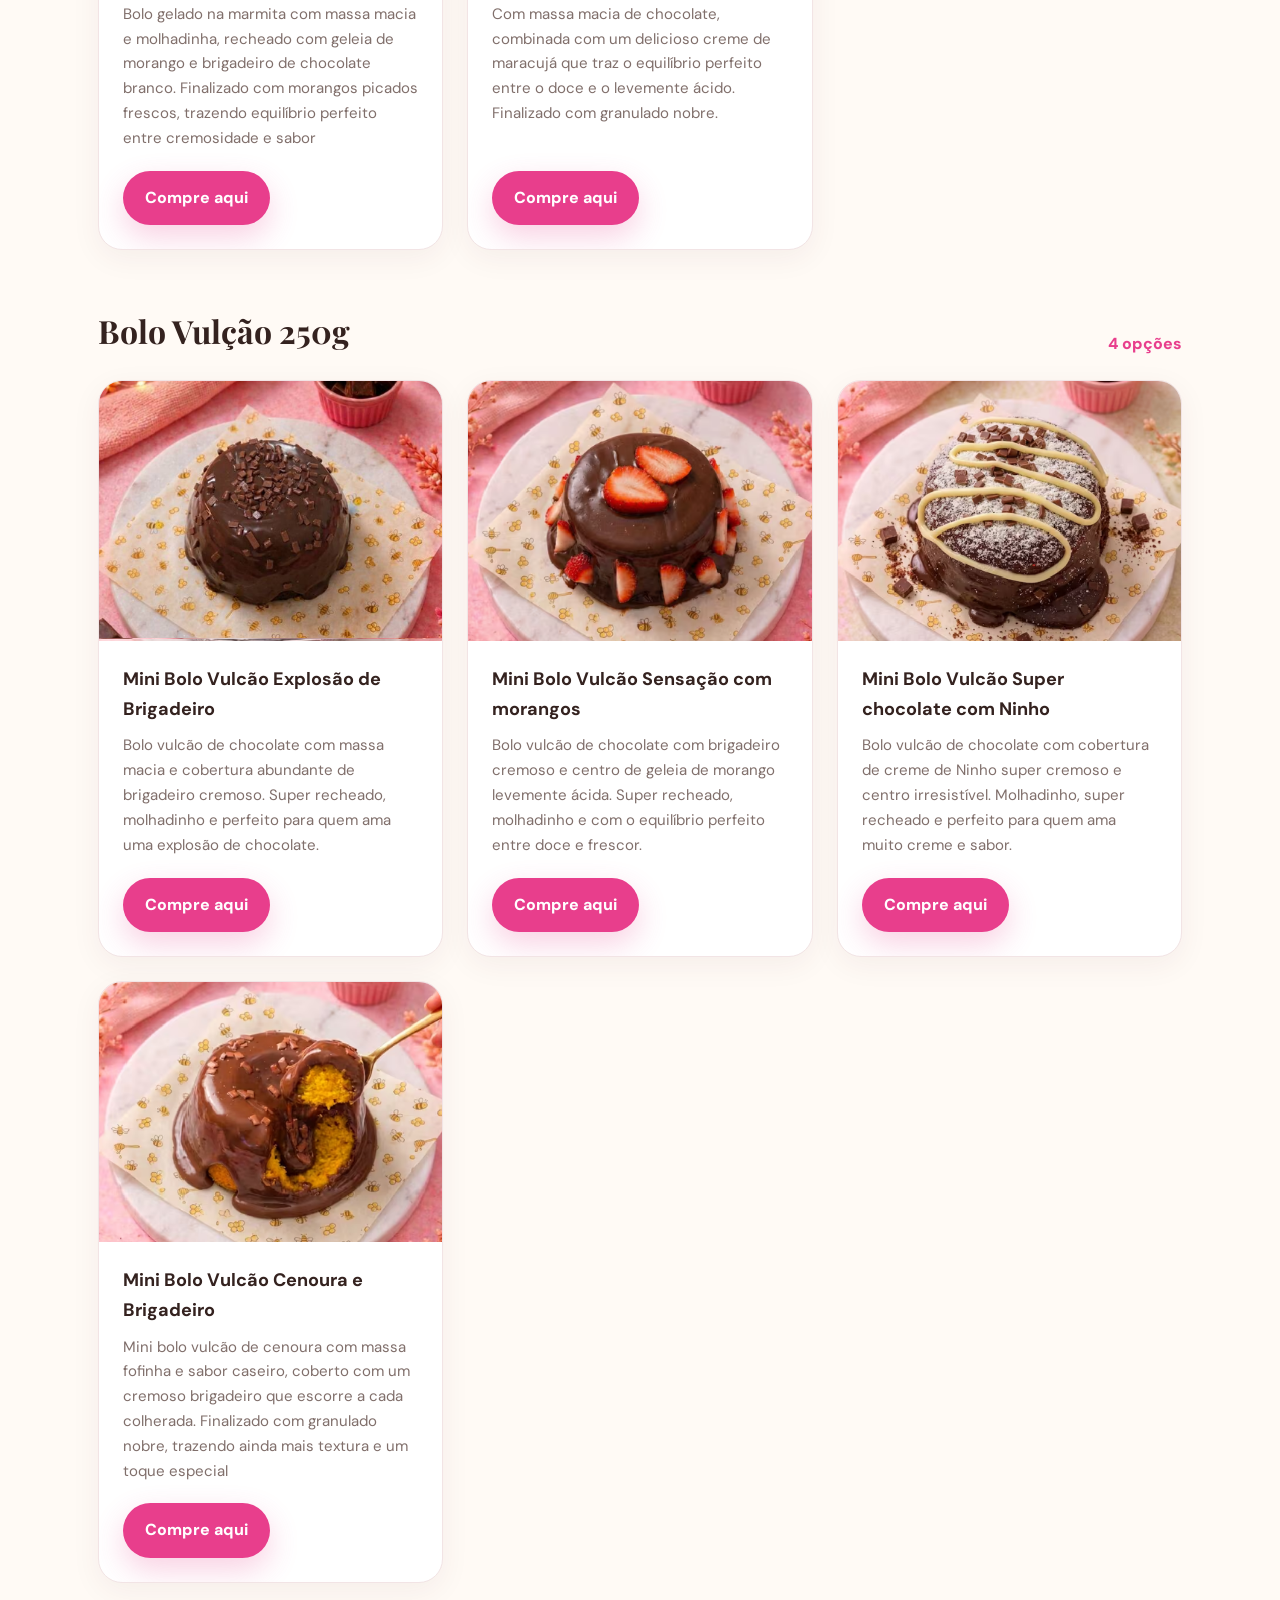
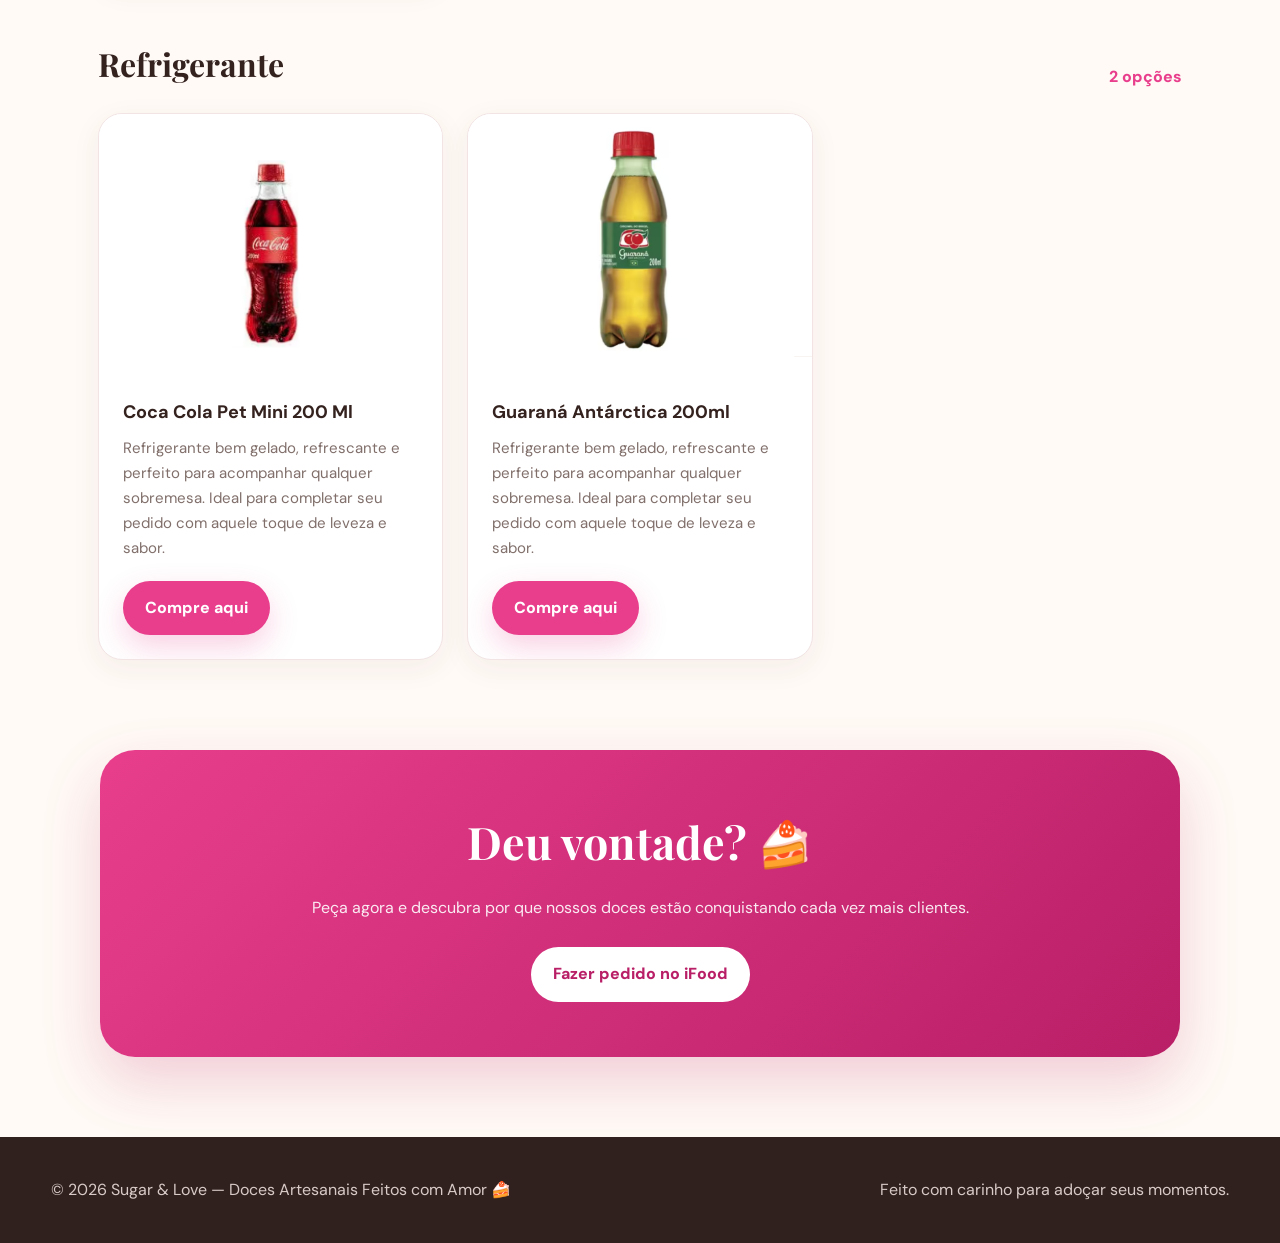
==== commit a5927139: "Atualizei o design do site" ====
--- a/index.html
+++ b/index.html
@@ -1,356 +1,343 @@
 <!DOCTYPE html>
-<html lang="en">
+<html lang="pt-BR">
+
 <head>
-    <meta charset="UTF-8">
-    <meta name="viewport" content="width=device-width, initial-scale=1.0">
-    <title>Sugar & Love</title>
-    <link rel="stylesheet" href="style.css">
-    <link rel="stylesheet" href="https://cdn.jsdelivr.net/npm/bootstrap@5.3.8/dist/css/bootstrap.min.css">
-     <script src="https://cdn.jsdelivr.net/npm/gsap@3.12.5/dist/gsap.min.js"></script>
-    <script src="https://cdn.jsdelivr.net/npm/gsap@3.12.5/dist/ScrollTrigger.min.js"></script>
+  <meta charset="UTF-8">
+  <meta name="viewport" content="width=device-width, initial-scale=1.0">
+  <title>Sugar & Love</title>
+  <link rel="stylesheet" href="style.css">
+  <script src="https://cdn.jsdelivr.net/npm/gsap@3.12.5/dist/gsap.min.js"></script>
+  <script src="https://cdn.jsdelivr.net/npm/gsap@3.12.5/dist/ScrollTrigger.min.js"></script>
 </head>
+
 <body>
-            <!-- NAVEGAÇÃO -->
-<nav class="navbar navbar-expand-lg bg-body-tertiary">
-  <div class="container-fluid">
-    <img src="https://static.ifood-static.com.br/image/upload/t_thumbnail/logosgde/5c410f8b-b0fc-47ad-8685-6203dd78e1ed/202511262224_t5Yu_7.png" alt="" style="width: 70px;">
-    <button class="navbar-toggler" type="button" data-bs-toggle="collapse" data-bs-target="#navbarSupportedContent" aria-controls="navbarSupportedContent" aria-expanded="false" aria-label="Toggle navigation">
-      <span class="navbar-toggler-icon"></span>
-    </button>
-    <div class="collapse navbar-collapse" id="navbarSupportedContent">
-      <ul class="navbar-nav me-auto mb-2 mb-lg-0">
-        <li class="nav-item">
-          <a class="nav-link active" aria-current="page" href="index.html">Cardápio </a>
-        </li>
-         <li class="nav-item">
-          <a class="nav-link active" aria-current="page" href="sobre.html">Sobre </a>
-        </li>
-        <li class="nav-item">
-          <a class="nav-link active" aria-current="page" href="contato.html">Contato</a>
-        </li>
-         <li class="nav-item">
-          <a class="nav-link active" aria-current="page" href="avaliacao.html">Avaliações</a>
-        </li>
-      </form>
-    </div>
-  </div>
-</nav>
-  
-
-
-
-<!-- BANNER DA LOJA-->
-
-<div id="carouselExample" class="carousel slide"
-     data-bs-ride="carousel"
-     data-bs-interval="3000">
-  <div class="carousel-inner">
-    <div class="carousel-item active">
-      <img src="img/banner1.png"  class="d-block w-100" img-fluid"  alt="...">
-    </div>
-    <div class="carousel-item">
-      <img src="img/banner2.png" class="d-block w-100" alt="...">
-    </div>
-    <div class="carousel-item">
-      <img src="img/banner3.png" class="d-block w-100" alt="...">
-    </div>
-  </div>
-  <button class="carousel-control-prev" type="button" data-bs-target="#carouselExample" data-bs-slide="prev">
-    <span class="carousel-control-prev-icon" aria-hidden="true"></span>
-    <span class="visually-hidden">Previous</span>
-  </button>
-  <button class="carousel-control-next" type="button" data-bs-target="#carouselExample" data-bs-slide="next">
-    <span class="carousel-control-next-icon" aria-hidden="true"></span>
-    <span class="visually-hidden">Next</span>
-  </button>
-</div>
-
-
-    
-
-<!-- BROWNIES   -->
-<section class="container py-4">
-  <h2 class="text-center mb-4">Brownies</h2>
-
-  <div class="cards-wrapper">
-
-    <div class="card">
-      <img src="img/brownie.png" class="card-img-top" >
-      <div class="card-body">
-        <h5 class="card-title">Brownie 60g</h5>
-        <p class="card-text">Brownie intenso de chocolate, com interior macio e exterior levemente crocante.
-Uma sobremesa marcante, perfeita para quem ama sabor e textura irresistíveis.</p>
-        <a href="https://www.ifood.com.br/delivery/sao-paulo-sp/sugar--love-doceria-jardim-vaz-de-lima/5c410f8b-b0fc-47ad-8685-6203dd78e1ed" class="btn btn-primary">Compre aqui</a>
+  <nav class="navbar">
+    <div class="container nav-inner">
+      <a class="logo" href="index.html"><img
+          src="https://static.ifood-static.com.br/image/upload/t_thumbnail/logosgde/5c410f8b-b0fc-47ad-8685-6203dd78e1ed/202511262224_t5Yu_7.png"
+          alt="Sugar & Love"><span>Sugar & Love</span></a>
+      <button class="menu-btn" aria-label="Abrir menu">☰</button>
+      <div class="nav-links">
+        <a class="active" href="index.html">Cardápio</a>
+        <a class="" href="sobre.html">Sobre</a>
+        <a class="" href="contato.html">Contato</a>
+        <a class="" href="avaliacao.html">Avaliações</a>
       </div>
     </div>
+  </nav>
+  <main>
+    <section class="hero hero-carousel">
+      <div class="container hero-grid">
+        <div class="hero-copy">
+          <div class="eyebrow">Doces artesanais feitos com amor</div>
+          <h1>Um pedacinho de <span>felicidade</span> em cada colherada.</h1>
+          <p>Brownies, copos da felicidade, bolos gelados, bolos vulcão e muito mais. Tudo preparado com ingredientes
+            selecionados, produção fresca e muito carinho.</p>
+          <div class="hero-buttons">
+            <a class="btn btn-primary"
+              href="https://www.ifood.com.br/delivery/sao-paulo-sp/sugar--love-doceria-jardim-vaz-de-lima/5c410f8b-b0fc-47ad-8685-6203dd78e1ed"
+              target="_blank" rel="noopener">🛒 Pedir pelo iFood</a>
+            <a class="btn btn-light" href="#cardapio">Ver cardápio ↓</a>
+          </div>
+        </div>
+        <div class="hero-slider" aria-label="Destaques Sugar & Love">
+          <div class="slides">
+            <div class="slide active"><img src="img/banner1.png" alt="Destaque Sugar & Love 1"></div>
+            <div class="slide"><img src="img/banner2.png" alt="Destaque Sugar & Love 2"></div>
+            <div class="slide"><img src="img/banner3.png" alt="Destaque Sugar & Love 3"></div>
+          </div>
+          <button class="slider-arrow prev" type="button" aria-label="Banner anterior">‹</button>
+          <button class="slider-arrow next" type="button" aria-label="Próximo banner">›</button>
+          <div class="slider-dots" role="tablist" aria-label="Selecionar banner">
+            <button class="dot active" type="button" aria-label="Banner 1"></button>
+            <button class="dot" type="button" aria-label="Banner 2"></button>
+            <button class="dot" type="button" aria-label="Banner 3"></button>
+          </div>
+          <div class="badge-float"><strong>4,9 ⭐</strong>253 avaliações no iFood</div>
+        </div>
+      </div>
+    </section>
+    <section class="section" id="cardapio">
+      <div class="container">
+        <div class="section-head">
+          <div class="eyebrow">Nosso cardápio</div>
+          <h2>Escolha seu próximo doce favorito</h2>
+          <p>Opções feitas para transformar qualquer momento em uma experiência irresistível.</p>
+        </div>
+        <section class="container category">
+          <div class="category-title">
+            <h3>Brownies</h3><span>4 opções</span>
+          </div>
+          <div class="products">
+            <article class="card">
+              <div class="card-media"><img src="img/brownie.png" loading="lazy" alt="Brownie 60g"></div>
+              <div class="card-body">
+                <h4>Brownie 60g</h4>
+                <p>Brownie intenso de chocolate, com interior macio e exterior levemente crocante. Uma sobremesa
+                  marcante, perfeita para quem ama sabor e textura irresistíveis.</p><a class="btn btn-primary"
+                  href="https://www.ifood.com.br/delivery/sao-paulo-sp/sugar--love-doceria-jardim-vaz-de-lima/5c410f8b-b0fc-47ad-8685-6203dd78e1ed"
+                  target="_blank" rel="noopener">Compre aqui</a>
+              </div>
+            </article>
+            <article class="card">
+              <div class="card-media"><img loading="lazy" src="img/brownie_leite.png"
+                  alt="Brownie com cobertura de chocolate ao leite 120g"></div>
+              <div class="card-body">
+                <h4>Brownie com cobertura de chocolate ao leite 120g</h4>
+                <p>Brownie 120g com chocolate intenso, massa úmida e macia que derrete na boca. Finalizado com creme de
+                  chocolate cremoso e granulado branco para um toque irresistível.</p><a class="btn btn-primary"
+                  href="https://www.ifood.com.br/delivery/sao-paulo-sp/sugar--love-doceria-jardim-vaz-de-lima/5c410f8b-b0fc-47ad-8685-6203dd78e1ed"
+                  target="_blank" rel="noopener">Compre aqui</a>
+              </div>
+            </article>
+            <article class="card">
+              <div class="card-media"><img  loading="lazy"src="img/brownie_branco.png"
+                  alt="Brownie com cobertura de chocolate branco 120g"></div>
+              <div class="card-body">
+                <h4>Brownie com cobertura de chocolate branco 120g</h4>
+                <p>Brownie de chocolate úmido e macio, coberto com creme branco super cremoso que derrete na boca.
+                  Finalizado com granulado, trazendo o equilíbrio perfeito entre intensidade e suavidade.</p><a
+                  class="btn btn-primary"
+                  href="https://www.ifood.com.br/delivery/sao-paulo-sp/sugar--love-doceria-jardim-vaz-de-lima/5c410f8b-b0fc-47ad-8685-6203dd78e1ed"
+                  target="_blank" rel="noopener">Compre aqui</a>
+              </div>
+            </article>
+            <article class="card">
+              <div class="card-media"><img loading="lazy" src="img/brownie_afogadinho.png" alt="Afogadinho de Brownei 180g"></div>
+              <div class="card-body">
+                <h4>Afogadinho de Brownei 180g</h4>
+                <p>Camadas irresistíveis de creme de chocolate branco, brownie macio no centro e finalização com
+                  chocolate ao leite. Uma sobremesa super cremosa, equilibrada e perfeita para quem ama muito chocolate.
+                </p><a class="btn btn-primary"
+                  href="https://www.ifood.com.br/delivery/sao-paulo-sp/sugar--love-doceria-jardim-vaz-de-lima/5c410f8b-b0fc-47ad-8685-6203dd78e1ed"
+                  target="_blank" rel="noopener">Compre aqui</a>
+              </div>
+            </article>
+          </div>
+        </section>
+        <section class="container category">
+          <div class="category-title">
+            <h3>Copo da Felicidade 250g</h3><span>3 opções</span>
+          </div>
+          <div class="products">
+            <article class="card">
+              <div class="card-media"><img  loading="lazy" src="img/copo_morango.png" alt="Copo da felicidade Ninho com Morango"></div>
+              <div class="card-body">
+                <h4>Copo da felicidade Ninho com Morango</h4>
+                <p>Creme de Ninho super cremoso com morangos frescos e brownie, criando o equilíbrio perfeito entre
+                  doçura, leveza e intensidade. Uma combinação delicada e irresistível, ideal para quem ama frescor com
+                  muito sabor.</p><a class="btn btn-primary"
+                  href="https://www.ifood.com.br/delivery/sao-paulo-sp/sugar--love-doceria-jardim-vaz-de-lima/5c410f8b-b0fc-47ad-8685-6203dd78e1ed"
+                  target="_blank" rel="noopener">Compre aqui</a>
+              </div>
+            </article>
+            <article class="card">
+              <div class="card-media"><img loading="lazy" src="img/copo_ourobranco.png" alt="Copo da felicidade Ouro Branco"></div>
+              <div class="card-body">
+                <h4>Copo da felicidade Ouro Branco</h4>
+                <p>Creme inspirado no Ouro Branco com pedaços do bombom e brownie artesanal, trazendo crocância,
+                  cremosidade e muito chocolate em cada colherada. Uma sobremesa rica, intensa e irresistível.</p><a
+                  class="btn btn-primary"
+                  href="https://www.ifood.com.br/delivery/sao-paulo-sp/sugar--love-doceria-jardim-vaz-de-lima/5c410f8b-b0fc-47ad-8685-6203dd78e1ed"
+                  target="_blank" rel="noopener">Compre aqui</a>
+              </div>
+            </article>
+            <article class="card">
+              <div class="card-media"><img loading="lazy" src="img/copo_doisamores.png" alt="Copo da felicidade Dois Amores"></div>
+              <div class="card-body">
+                <h4>Copo da felicidade Dois Amores</h4>
+                <p>Camadas cremosas de chocolate e creme branco com brownie macio criam uma sobremesa intensa,
+                  equilibrada e irresistível a cada colherada. Uma explosão de sabor perfeita para quem ama chocolate.
+                </p><a class="btn btn-primary"
+                  href="https://www.ifood.com.br/delivery/sao-paulo-sp/sugar--love-doceria-jardim-vaz-de-lima/5c410f8b-b0fc-47ad-8685-6203dd78e1ed"
+                  target="_blank" rel="noopener">Compre aqui</a>
+              </div>
+            </article>
+          </div>
+        </section>
+        <section class="container category">
+          <div class="category-title">
+            <h3>Bombom no pote 220ml</h3><span>2 opções</span>
+          </div>
+          <div class="products">
+            <article class="card">
+              <div class="card-media"><img loading="lazy" src="img/pote_uva.png" alt="Bombom de Uva Verde"></div>
+              <div class="card-body">
+                <h4>Bombom de Uva Verde</h4>
+                <p>Uvas verdes frescas envolvidas em creme doce e super cremoso. Leve, refrescante e com o equilíbrio
+                  perfeito entre o azedinho e o doce.</p><a class="btn btn-primary"
+                  href="https://www.ifood.com.br/delivery/sao-paulo-sp/sugar--love-doceria-jardim-vaz-de-lima/5c410f8b-b0fc-47ad-8685-6203dd78e1ed"
+                  target="_blank" rel="noopener">Compre aqui</a>
+              </div>
+            </article>
+            <article class="card">
+              <div class="card-media"><img loading="lazy"  src="img/pote_morango.png" alt="Bombom de Morango"></div>
+              <div class="card-body">
+                <h4>Bombom de Morango</h4>
+                <p>Morangos frescos com creme doce e super cremoso, criando o equilíbrio perfeito. Leve, refrescante e
+                  irresistível em cada colherada.</p><a class="btn btn-primary"
+                  href="https://www.ifood.com.br/delivery/sao-paulo-sp/sugar--love-doceria-jardim-vaz-de-lima/5c410f8b-b0fc-47ad-8685-6203dd78e1ed"
+                  target="_blank" rel="noopener">Compre aqui</a>
+              </div>
+            </article>
+          </div>
+        </section>
+        <section class="container category">
+          <div class="category-title">
+            <h3>Bolo Gelado</h3><span>5 opções</span>
+          </div>
+          <div class="products">
+            <article class="card">
+              <div class="card-media"><img loading="lazy"  src="img/bolo_prestigio.png" alt="Bolo Gelado Prestigio"></div>
+              <div class="card-body">
+                <h4>Bolo Gelado Prestigio</h4>
+                <p>Bolo fofinho e molhadinho, recheado e coberto com brigadeiro cremoso que derrete na boca. Finalizado
+                  com coco ralado, trazendo equilíbrio perfeito entre intensidade e frescor.</p><a
+                  class="btn btn-primary"
+                  href="https://www.ifood.com.br/delivery/sao-paulo-sp/sugar--love-doceria-jardim-vaz-de-lima/5c410f8b-b0fc-47ad-8685-6203dd78e1ed"
+                  target="_blank" rel="noopener">Compre aqui</a>
+              </div>
+            </article>
+            <article class="card">
+              <div class="card-media"><img loading="lazy"  src="img/bolo_abacaxi.png" alt="Bolo Gelado Abacaxi com Coco em Flocos">
+              </div>
+              <div class="card-body">
+                <h4>Bolo Gelado Abacaxi com Coco em Flocos</h4>
+                <p>Bolo gelado de abacaxi com coco, super molhadinho e com creme suave que traz frescor na medida certa.
+                  Leve, equilibrado e irresistível para quem ama sobremesas tropicais.</p><a class="btn btn-primary"
+                  href="https://www.ifood.com.br/delivery/sao-paulo-sp/sugar--love-doceria-jardim-vaz-de-lima/5c410f8b-b0fc-47ad-8685-6203dd78e1ed"
+                  target="_blank" rel="noopener">Compre aqui</a>
+              </div>
+            </article>
+            <article class="card">
+              <div class="card-media"><img loading="lazy"  src="img/bolo_brigadeirudo.png" alt="Bolo Gelado Brigaderudo"></div>
+              <div class="card-body">
+                <h4>Bolo Gelado Brigaderudo</h4>
+                <p>Massa macia e bem molhadinha, com muito brigadeiro cremoso e intenso. Geladinho, chocolatudo e
+                  perfeito para quem ama um doce bem caprichado.</p><a class="btn btn-primary"
+                  href="https://www.ifood.com.br/delivery/sao-paulo-sp/sugar--love-doceria-jardim-vaz-de-lima/5c410f8b-b0fc-47ad-8685-6203dd78e1ed"
+                  target="_blank" rel="noopener">Compre aqui</a>
+              </div>
+            </article>
+            <article class="card">
+              <div class="card-media"><img loading="lazy"  src="img/bolo_morango.png" alt="Bolo Gelado de Morango"></div>
+              <div class="card-body">
+                <h4>Bolo Gelado de Morango</h4>
+                <p>Bolo gelado na marmita com massa macia e molhadinha, recheado com geleia de morango e brigadeiro de
+                  chocolate branco. Finalizado com morangos picados frescos, trazendo equilíbrio perfeito entre
+                  cremosidade e sabor</p><a class="btn btn-primary"
+                  href="https://www.ifood.com.br/delivery/sao-paulo-sp/sugar--love-doceria-jardim-vaz-de-lima/5c410f8b-b0fc-47ad-8685-6203dd78e1ed"
+                  target="_blank" rel="noopener">Compre aqui</a>
+              </div>
+            </article>
+            <article class="card">
+              <div class="card-media"><img loading="lazy"  src="img/bolo_maracuja.png" alt="Bolo Gelado Maracujá"></div>
+              <div class="card-body">
+                <h4>Bolo Gelado Maracujá</h4>
+                <p>Com massa macia de chocolate, combinada com um delicioso creme de maracujá que traz o equilíbrio
+                  perfeito entre o doce e o levemente ácido. Finalizado com granulado nobre.</p><a
+                  class="btn btn-primary"
+                  href="https://www.ifood.com.br/delivery/sao-paulo-sp/sugar--love-doceria-jardim-vaz-de-lima/5c410f8b-b0fc-47ad-8685-6203dd78e1ed"
+                  target="_blank" rel="noopener">Compre aqui</a>
+              </div>
+            </article>
+          </div>
+        </section>
+        <section class="container category">
+          <div class="category-title">
+            <h3>Bolo Vulção 250g</h3><span>4 opções</span>
+          </div>
+          <div class="products">
+            <article class="card">
+              <div class="card-media"><img loading="lazy"  src="img/bolo_brigadeiro.png" alt="Mini Bolo Vulcão Explosão de Brigadeiro">
+              </div>
+              <div class="card-body">
+                <h4>Mini Bolo Vulcão Explosão de Brigadeiro</h4>
+                <p>Bolo vulcão de chocolate com massa macia e cobertura abundante de brigadeiro cremoso. Super recheado,
+                  molhadinho e perfeito para quem ama uma explosão de chocolate.</p><a class="btn btn-primary"
+                  href="https://www.ifood.com.br/delivery/sao-paulo-sp/sugar--love-doceria-jardim-vaz-de-lima/5c410f8b-b0fc-47ad-8685-6203dd78e1ed"
+                  target="_blank" rel="noopener">Compre aqui</a>
+              </div>
+            </article>
+            <article class="card">
+              <div class="card-media"><img  loading="lazy" src="img/bolo_vulcao_morango.png"
+                  alt="Mini Bolo Vulcão Sensação com morangos"></div>
+              <div class="card-body">
+                <h4>Mini Bolo Vulcão Sensação com morangos</h4>
+                <p>Bolo vulcão de chocolate com brigadeiro cremoso e centro de geleia de morango levemente ácida. Super
+                  recheado, molhadinho e com o equilíbrio perfeito entre doce e frescor.</p><a class="btn btn-primary"
+                  href="https://www.ifood.com.br/delivery/sao-paulo-sp/sugar--love-doceria-jardim-vaz-de-lima/5c410f8b-b0fc-47ad-8685-6203dd78e1ed"
+                  target="_blank" rel="noopener">Compre aqui</a>
+              </div>
+            </article>
+            <article class="card">
+              <div class="card-media"><img loading="lazy" src="img/bolo_vulcao_ninho.png"
+                  alt="Mini Bolo Vulcão Super chocolate com Ninho"></div>
+              <div class="card-body">
+                <h4>Mini Bolo Vulcão Super chocolate com Ninho</h4>
+                <p>Bolo vulcão de chocolate com cobertura de creme de Ninho super cremoso e centro irresistível.
+                  Molhadinho, super recheado e perfeito para quem ama muito creme e sabor.</p><a class="btn btn-primary"
+                  href="https://www.ifood.com.br/delivery/sao-paulo-sp/sugar--love-doceria-jardim-vaz-de-lima/5c410f8b-b0fc-47ad-8685-6203dd78e1ed"
+                  target="_blank" rel="noopener">Compre aqui</a>
+              </div>
+            </article>
+            <article class="card">
+              <div class="card-media"><img  loading="lazy" src="img/bolo_vulcao_cenoura.png"
+                  alt="Mini Bolo Vulcão Cenoura e Brigadeiro"></div>
+              <div class="card-body">
+                <h4>Mini Bolo Vulcão Cenoura e Brigadeiro</h4>
+                <p>Mini bolo vulcão de cenoura com massa fofinha e sabor caseiro, coberto com um cremoso brigadeiro que
+                  escorre a cada colherada. Finalizado com granulado nobre, trazendo ainda mais textura e um toque
+                  especial</p><a class="btn btn-primary"
+                  href="https://www.ifood.com.br/delivery/sao-paulo-sp/sugar--love-doceria-jardim-vaz-de-lima/5c410f8b-b0fc-47ad-8685-6203dd78e1ed"
+                  target="_blank" rel="noopener">Compre aqui</a>
+              </div>
+            </article>
+          </div>
+        </section>
+        <section class="container category">
+          <div class="category-title">
+            <h3>Refrigerante</h3><span>2 opções</span>
+          </div>
+          <div class="products">
+            <article class="card">
+              <div class="card-media"><img loading="lazy" src="img/coca.png" alt="Coca Cola Pet Mini 200 Ml"></div>
+              <div class="card-body">
+                <h4>Coca Cola Pet Mini 200 Ml</h4>
+                <p>Refrigerante bem gelado, refrescante e perfeito para acompanhar qualquer sobremesa. Ideal para
+                  completar seu pedido com aquele toque de leveza e sabor.</p><a class="btn btn-primary"
+                  href="https://www.ifood.com.br/delivery/sao-paulo-sp/sugar--love-doceria-jardim-vaz-de-lima/5c410f8b-b0fc-47ad-8685-6203dd78e1ed"
+                  target="_blank" rel="noopener">Compre aqui</a>
+              </div>
+            </article>
+            <article class="card">
+              <div class="card-media"><img loading="lazy" src="img/guanara.png" alt="Guaraná Antárctica 200ml"></div>
+              <div class="card-body">
+                <h4>Guaraná Antárctica 200ml</h4>
+                <p>Refrigerante bem gelado, refrescante e perfeito para acompanhar qualquer sobremesa. Ideal para
+                  completar seu pedido com aquele toque de leveza e sabor.</p><a class="btn btn-primary"
+                  href="https://www.ifood.com.br/delivery/sao-paulo-sp/sugar--love-doceria-jardim-vaz-de-lima/5c410f8b-b0fc-47ad-8685-6203dd78e1ed"
+                  target="_blank" rel="noopener">Compre aqui</a>
+              </div>
+            </article>
+          </div>
+        </section>
+      </div>
+    </section>
+    <section class="cta">
+      <h2>Deu vontade? 🍰</h2>
+      <p>Peça agora e descubra por que nossos doces estão conquistando cada vez mais clientes.</p><a class="btn"
+        href="https://www.ifood.com.br/delivery/sao-paulo-sp/sugar--love-doceria-jardim-vaz-de-lima/5c410f8b-b0fc-47ad-8685-6203dd78e1ed"
+        target="_blank" rel="noopener">Fazer pedido no iFood</a>
+    </section>
+  </main>
+  <footer>
+    <div class="container footer-inner">
+      <p>© 2026 Sugar & Love — Doces Artesanais Feitos com Amor 🍰</p>
+      <p>Feito com carinho para adoçar seus momentos.</p>
+    </div>
+  </footer>
+  <script src="script.js"></script>
+</body>
 
-    <div class="card">
-      <img src="img/brownie_leite.png" class="card-img-top" >
-      <div class="card-body">
-        <h5 class="card-title">Brownie com cobertura de chocolate ao leite 120g</h5>
-        <p class="card-text">Brownie 120g com chocolate intenso, massa úmida e macia que derrete na boca.
-Finalizado com creme de chocolate cremoso e granulado branco para um toque irresistível.</p>
-        <a href="https://www.ifood.com.br/delivery/sao-paulo-sp/sugar--love-doceria-jardim-vaz-de-lima/5c410f8b-b0fc-47ad-8685-6203dd78e1ed" class="btn btn-primary">Compre aqui</a>
-      </div>
-    </div>
-
-    <div class="card">
-      <img src="img/brownie_branco.png" class="card-img-top" >
-      <div class="card-body">
-        <h5 class="card-title">Brownie com cobertura de chocolate branco 120g</h5>
-        <p class="card-text">Brownie de chocolate úmido e macio, coberto com creme branco super cremoso que derrete na boca.
-Finalizado com granulado, trazendo o equilíbrio perfeito entre intensidade e suavidade.</p>
-        <a href="https://www.ifood.com.br/delivery/sao-paulo-sp/sugar--love-doceria-jardim-vaz-de-lima/5c410f8b-b0fc-47ad-8685-6203dd78e1ed" class="btn btn-primary">Compre aqui</a>
-      </div>
-    </div>
-
-<div class="card">
-      <img src="img/brownie_afogadinho.png" class="card-img-top" >
-      <div class="card-body">
-        <h5 class="card-title">Afogadinho de Brownei 180g</h5>
-        <p class="card-text">Camadas irresistíveis de creme de chocolate branco, brownie macio no centro e finalização com chocolate ao leite.
-Uma sobremesa super cremosa, equilibrada e perfeita para quem ama muito chocolate.</p>
-        <a href="https://www.ifood.com.br/delivery/sao-paulo-sp/sugar--love-doceria-jardim-vaz-de-lima/5c410f8b-b0fc-47ad-8685-6203dd78e1ed" class="btn btn-primary">Compre aqui</a>
-      </div>
-    </div>
-
-  </div>
-</section>
-
-
- <!-- COPOS DA FELICIDADE   -->
-<section class="container py-4">
-  <h2 class="text-center mb-4">Copo da Felicidade 250g</h2>
-
-  <div class="cards-wrapper">
-
-    <div class="card">
-      <img src="img/copo_morango.png" class="card-img-top" >
-      <div class="card-body">
-        <h5 class="card-title">Copo da felicidade Ninho com Morango</h5>
-        <p class="card-text">Creme de Ninho super cremoso com morangos frescos e brownie, criando o equilíbrio perfeito entre doçura, leveza e intensidade. Uma combinação delicada e irresistível, ideal para quem ama frescor com muito sabor.</p>
-        <a href="https://www.ifood.com.br/delivery/sao-paulo-sp/sugar--love-doceria-jardim-vaz-de-lima/5c410f8b-b0fc-47ad-8685-6203dd78e1ed" class="btn btn-primary">Compre aqui</a>
-      </div>
-    </div>
-
-    <div class="card">
-      <img src="img/copo_ourobranco.png" class="card-img-top" >
-      <div class="card-body">
-        <h5 class="card-title">Copo da felicidade Ouro Branco</h5>
-        <p class="card-text">Creme inspirado no Ouro Branco com pedaços do bombom e brownie artesanal, trazendo crocância, cremosidade e muito chocolate em cada colherada. Uma sobremesa rica, intensa e irresistível.</p>
-        <a href="https://www.ifood.com.br/delivery/sao-paulo-sp/sugar--love-doceria-jardim-vaz-de-lima/5c410f8b-b0fc-47ad-8685-6203dd78e1ed" class="btn btn-primary">Compre aqui</a>
-      </div>
-    </div>
-
-    <div class="card">
-      <img src="img/copo_doisamores.png" class="card-img-top" >
-      <div class="card-body">
-        <h5 class="card-title">Copo da felicidade Dois Amores</h5>
-        <p class="card-text">Camadas cremosas de chocolate e creme branco com brownie macio criam uma sobremesa intensa, equilibrada e irresistível a cada colherada. Uma explosão de sabor perfeita para quem ama chocolate.</p>
-        <a href="https://www.ifood.com.br/delivery/sao-paulo-sp/sugar--love-doceria-jardim-vaz-de-lima/5c410f8b-b0fc-47ad-8685-6203dd78e1ed" class="btn btn-primary">Compre aqui</a>
-      </div>
-    </div>
-
-  </div>
-</section>
-
-  <!-- Bombom no pote 220ml -->
-<section class="container py-4">
-  <h2 class="text-center mb-4">Bombom no pote 220ml</h2>
-
-  <div class="cards-wrapper">
-
-    <div class="card">
-      <img src="img/pote_uva.png" class="card-img-top" >
-      <div class="card-body">
-        <h5 class="card-title">Bombom de Uva Verde</h5>
-        <p class="card-text">Uvas verdes frescas envolvidas em creme doce e super cremoso.
-Leve, refrescante e com o equilíbrio perfeito entre o azedinho e o doce.</p>
-        <a href="https://www.ifood.com.br/delivery/sao-paulo-sp/sugar--love-doceria-jardim-vaz-de-lima/5c410f8b-b0fc-47ad-8685-6203dd78e1ed" class="btn btn-primary">Compre aqui</a>
-      </div>
-    </div>
-
-    <div class="card">
-      <img src="img/pote_morango.png" class="card-img-top" >
-      <div class="card-body">
-        <h5 class="card-title">Bombom de Morango</h5>
-        <p class="card-text">Morangos frescos com creme doce e super cremoso, criando o equilíbrio perfeito.
-Leve, refrescante e irresistível em cada colherada.</p>
-        <a href="https://www.ifood.com.br/delivery/sao-paulo-sp/sugar--love-doceria-jardim-vaz-de-lima/5c410f8b-b0fc-47ad-8685-6203dd78e1ed" class="btn btn-primary">Compre aqui</a>
-      </div>
-    </div>
-
-
-  </div>
-</section>
-
-
-     <!-- Bolo Gelado    -->
-<section class="container py-4">
-  <h2 class="text-center mb-4">Bolo Gelado </h2>
-
-  <div class="cards-wrapper">
-
-    <div class="card">
-      <img src="img/bolo_prestigio.png" class="card-img-top" >
-      <div class="card-body">
-        <h5 class="card-title">Bolo Gelado Prestigio</h5>
-        <p class="card-text">Bolo fofinho e molhadinho, recheado e coberto com brigadeiro cremoso que derrete na boca.
-Finalizado com coco ralado, trazendo equilíbrio perfeito entre intensidade e frescor.</p>
-        <a href="https://www.ifood.com.br/delivery/sao-paulo-sp/sugar--love-doceria-jardim-vaz-de-lima/5c410f8b-b0fc-47ad-8685-6203dd78e1ed" class="btn btn-primary">Compre aqui</a>
-      </div>
-    </div>
-
-    <div class="card">
-      <img src="img/bolo_abacaxi.png" class="card-img-top" >
-      <div class="card-body">
-        <h5 class="card-title">Bolo Gelado Abacaxi com Coco em Flocos</h5>
-        <p class="card-text">Bolo gelado de abacaxi com coco, super molhadinho e com creme suave que traz frescor na medida certa.
-Leve, equilibrado e irresistível para quem ama sobremesas tropicais.</p>
-        <a href="https://www.ifood.com.br/delivery/sao-paulo-sp/sugar--love-doceria-jardim-vaz-de-lima/5c410f8b-b0fc-47ad-8685-6203dd78e1ed" class="btn btn-primary">Compre aqui</a>
-      </div>
-    </div>
-
-    <div class="card">
-      <img src="img/bolo_brigadeirudo.png" class="card-img-top" >
-      <div class="card-body">
-        <h5 class="card-title">Bolo Gelado Brigaderudo</h5>
-        <p class="card-text">Massa macia e bem molhadinha, com muito brigadeiro cremoso e intenso.
-Geladinho, chocolatudo e perfeito para quem ama um doce bem caprichado.</p>
-        <a href="https://www.ifood.com.br/delivery/sao-paulo-sp/sugar--love-doceria-jardim-vaz-de-lima/5c410f8b-b0fc-47ad-8685-6203dd78e1ed" class="btn btn-primary">Compre aqui</a>
-      </div>
-    </div>
-
-    <div class="card">
-      <img src="img/bolo_morango.png" class="card-img-top" >
-      <div class="card-body">
-        <h5 class="card-title">Bolo Gelado de Morango </h5>
-        <p class="card-text">Bolo gelado na marmita com massa macia e molhadinha, recheado com geleia de morango e brigadeiro de chocolate branco. Finalizado com morangos picados frescos, trazendo equilíbrio perfeito entre cremosidade e sabor</p>
-        <a href="https://www.ifood.com.br/delivery/sao-paulo-sp/sugar--love-doceria-jardim-vaz-de-lima/5c410f8b-b0fc-47ad-8685-6203dd78e1ed" class="btn btn-primary">Compre aqui</a>
-      </div>
-    </div>
-
-    <div class="card">
-      <img src="img/bolo_maracuja.png" class="card-img-top" >
-      <div class="card-body">
-        <h5 class="card-title">Bolo Gelado Maracujá  </h5>
-        <p class="card-text">Com massa macia de chocolate, combinada com um delicioso creme de maracujá que traz o equilíbrio perfeito entre o doce e o levemente ácido. Finalizado com granulado nobre.</p>
-        <a href="https://www.ifood.com.br/delivery/sao-paulo-sp/sugar--love-doceria-jardim-vaz-de-lima/5c410f8b-b0fc-47ad-8685-6203dd78e1ed" class="btn btn-primary">Compre aqui</a>
-      </div>
-    </div>
-
-  </div>
-</section>
-
-
-  <!-- Bolo Vulção   -->
-<section class="container py-4">
-  <h2 class="text-center mb-4">Bolo Vulção 250g</h2>
-
-  <div class="cards-wrapper">
-
-    <div class="card">
-      <img src="img/bolo_brigadeiro.png" class="card-img-top" >
-      <div class="card-body">
-        <h5 class="card-title">Mini Bolo Vulcão Explosão de Brigadeiro</h5>
-        <p class="card-text">Bolo vulcão de chocolate com massa macia e cobertura abundante de brigadeiro cremoso.
-Super recheado, molhadinho e perfeito para quem ama uma explosão de chocolate.</p>
-        <a href="https://www.ifood.com.br/delivery/sao-paulo-sp/sugar--love-doceria-jardim-vaz-de-lima/5c410f8b-b0fc-47ad-8685-6203dd78e1ed" class="btn btn-primary">Compre aqui</a>
-      </div>
-    </div>
-
-    <div class="card">
-      <img src="img/bolo_vulcao_morango.png" class="card-img-top" >
-      <div class="card-body">
-        <h5 class="card-title">Mini Bolo Vulcão Sensação com morangos</h5>
-        <p class="card-text">Bolo vulcão de chocolate com brigadeiro cremoso e centro de geleia de morango levemente ácida.
-Super recheado, molhadinho e com o equilíbrio perfeito entre doce e frescor.</p>
-        <a href="https://www.ifood.com.br/delivery/sao-paulo-sp/sugar--love-doceria-jardim-vaz-de-lima/5c410f8b-b0fc-47ad-8685-6203dd78e1ed" class="btn btn-primary">Compre aqui</a>
-      </div>
-    </div>
-
-    <div class="card">
-      <img src="img/bolo_vulcao_ninho.png" class="card-img-top" >
-      <div class="card-body">
-        <h5 class="card-title">Mini Bolo Vulcão Super chocolate com Ninho</h5>
-        <p class="card-text">Bolo vulcão de chocolate com cobertura de creme de Ninho super cremoso e centro irresistível.
-Molhadinho, super recheado e perfeito para quem ama muito creme e sabor.</p>
-        <a href="https://www.ifood.com.br/delivery/sao-paulo-sp/sugar--love-doceria-jardim-vaz-de-lima/5c410f8b-b0fc-47ad-8685-6203dd78e1ed" class="btn btn-primary">Compre aqui</a>
-      </div>
-    </div>
-
-    <div class="card">
-      <img src="img/bolo_vulcao_cenoura.png" class="card-img-top" >
-      <div class="card-body">
-        <h5 class="card-title">Mini Bolo Vulcão Cenoura e Brigadeiro</h5>
-        <p class="card-text">Mini bolo vulcão de cenoura com massa fofinha e sabor caseiro, coberto com um cremoso brigadeiro que escorre a cada colherada. Finalizado com granulado nobre, trazendo ainda mais textura e um toque especial</p>
-        <a href="https://www.ifood.com.br/delivery/sao-paulo-sp/sugar--love-doceria-jardim-vaz-de-lima/5c410f8b-b0fc-47ad-8685-6203dd78e1ed" class="btn btn-primary">Compre aqui</a>
-      </div>
-    </div>
-
-  </div>
-</section>
-
-
-
-
-
-
-
-<!-- Refrigerante -->
-<section class="container py-4">
-  <h2 class="text-center mb-4">Refrigerante</h2>
-
-  <div class="cards-wrapper">
-
-    <div class="card">
-      <img src="img/coca.png" class="card-img-top" >
-      <div class="card-body">
-        <h5 class="card-title">Coca Cola Pet Mini 200 Ml</h5>
-        <p class="card-text">Refrigerante bem gelado, refrescante e perfeito para acompanhar qualquer sobremesa.
-Ideal para completar seu pedido com aquele toque de leveza e sabor.</p>
-        <a href="https://www.ifood.com.br/delivery/sao-paulo-sp/sugar--love-doceria-jardim-vaz-de-lima/5c410f8b-b0fc-47ad-8685-6203dd78e1ed" class="btn btn-primary">Compre aqui</a>
-      </div>
-    </div>
-
-    <div class="card">
-      <img src="img/guanara.png" class="card-img-top" >
-      <div class="card-body">
-        <h5 class="card-title">Guaraná Antárctica 200ml</h5>
-        <p class="card-text">Refrigerante bem gelado, refrescante e perfeito para acompanhar qualquer sobremesa.
-Ideal para completar seu pedido com aquele toque de leveza e sabor.</p>
-        <a href="https://www.ifood.com.br/delivery/sao-paulo-sp/sugar--love-doceria-jardim-vaz-de-lima/5c410f8b-b0fc-47ad-8685-6203dd78e1ed" class="btn btn-primary">Compre aqui</a>
-      </div>
-    </div>
-
-
-  </div>
-</section>
-<script>
-  gsap.registerPlugin(ScrollTrigger);
-
-  gsap.utils.toArray(".card").forEach((card, index) => {
-    gsap.fromTo(card, 
-      {
-        opacity: 0,
-        x: -100 // começa fora da tela à esquerda
-      },
-      {
-        opacity: 1,
-        x: 0,
-        duration: 0.6,
-        ease: "power2.out",
-        delay: index * 0.1, // efeito cascata
-        scrollTrigger: {
-          trigger: card,
-          start: "top 90%",
-          toggleActions: "play none none none"
-        }
-      }
-    );
-  });
-</script>
-
- <script src="https://cdn.jsdelivr.net/npm/bootstrap@5.3.8/dist/js/bootstrap.bundle.min.js"></script>
-</body>
 </html>
--- a/style.css
+++ b/style.css
@@ -1,267 +1,216 @@
-/* ========================================
-   SUGAR & LOVE - STYLESHEET PINK DREAM
-   ======================================== */
-
-:root {
-  --cor-rosa-principal: #FF69B4;
-  --cor-rosa-claro: #FFB6D9;
-  --cor-rosa-muito-claro: #FFF0F5;
-  --cor-rosa-escuro: #E75480;
-  --cor-rosa-medio: #FF85C0;
-  --cor-branco: #FFFFFF;
-  --cor-cinza-claro: #F5F5F5;
-  --cor-cinza: #888888;
-  --cor-texto: #333333;
-  --cor-acento: #FFD700;
-  --sombra-leve: 0 2px 10px rgba(255, 105, 180, 0.15);
-  --sombra-media: 0 5px 20px rgba(255, 105, 180, 0.2);
-  --sombra-forte: 0 10px 30px rgba(255, 105, 180, 0.25);
-}
-
-*, *::before, *::after {
-  box-sizing: border-box;
-}
-
-html { scroll-behavior: smooth; }
-
-body {
-  font-family: 'Poppins', 'Segoe UI', Tahoma, Geneva, Verdana, sans-serif;
-  background: linear-gradient(180deg, var(--cor-rosa-muito-claro) 0%, var(--cor-branco) 50%, #FFF5FA 100%);
-  color: var(--cor-texto);
-  line-height: 1.6;
-  letter-spacing: 0.3px;
-  min-height: 100vh;
-}
-
-/* TIPOGRAFIA */
-h1, h2, h3, h4, h5, h6 {
-  font-weight: 800;
-  color: var(--cor-rosa-principal);
-  margin-bottom: 1.2rem;
-  letter-spacing: -0.5px;
-}
-h1 { font-size: 2.8rem; }
-h2 { font-size: 2.2rem; }
-h3 { font-size: 1.6rem; }
-h4 { font-size: 1.3rem; }
-h5 { font-size: 1.1rem; }
-
-p {
-  color: var(--cor-texto);
-  margin-bottom: 1rem;
-  line-height: 1.8;
-  font-size: 1rem;
-}
-
-a {
-  color: var(--cor-rosa-principal);
-  text-decoration: none;
-  transition: all 0.3s ease;
-}
-a:hover {
-  color: var(--cor-rosa-escuro);
-  text-decoration: underline;
-}
-
-/* NAVBAR */
-.navbar {
-  background: linear-gradient(135deg, var(--cor-rosa-muito-claro) 0%, #FFF5FA 100%);
-  border-bottom: 3px solid var(--cor-rosa-principal);
-  box-shadow: var(--sombra-leve);
-  padding: 1rem 0;
-  position: sticky;
-  top: 0;
-  z-index: 1000;
-}
-.navbar-brand {
-  font-weight: 800;
-  color: var(--cor-rosa-principal) !important;
-  font-size: 1.6rem;
-  margin-left: 1rem;
-  text-transform: uppercase;
-  letter-spacing: 1px;
-}
-.nav-link {
-  color: var(--cor-texto) !important;
-  font-weight: 700;
-  margin: 0 0.5rem;
-  padding: 0.6rem 1.2rem !important;
-  border-radius: 20px;
-  transition: all 0.3s ease;
-  font-size: 0.95rem;
-}
-.nav-link:hover {
-  background-color: var(--cor-rosa-claro);
-  color: var(--cor-rosa-principal) !important;
-  transform: translateY(-2px);
-}
-.nav-link.active {
-  color: var(--cor-branco) !important;
-  background-color: var(--cor-rosa-principal);
-  box-shadow: var(--sombra-media);
-}
-.navbar-toggler { border: 2px solid var(--cor-rosa-principal); }
-.navbar-toggler:focus { box-shadow: 0 0 0 0.25rem rgba(255,105,180,0.25); }
-
-/* BOTÕES */
-.btn {
-  font-weight: 700;
-  border-radius: 30px;
-  padding: 0.7rem 1.8rem;
-  transition: all 0.3s ease;
-  text-transform: uppercase;
-  letter-spacing: 0.5px;
-  font-size: 0.9rem;
-  cursor: pointer;
-}
-.btn-primary { background-color: var(--cor-rosa-principal); color: white; border: none; }
-.btn-primary:hover { background-color: var(--cor-rosa-escuro); transform: translateY(-3px); box-shadow: var(--sombra-media); color: white; }
-.btn-danger { background-color: #FF6B6B; color: white; border: none; }
-.btn-danger:hover { background-color: #FF5252; transform: translateY(-3px); box-shadow: var(--sombra-media); color: white; }
-.btn-success { background-color: #66BB6A; color: white; border: none; }
-.btn-success:hover { background-color: #4CAF50; transform: translateY(-3px); box-shadow: var(--sombra-media); color: white; }
-.btn-outline-dark {
-  color: var(--cor-rosa-principal);
-  border: 2px solid var(--cor-rosa-principal);
-  background-color: transparent;
-}
-.btn-outline-dark:hover {
-  background-color: var(--cor-rosa-principal);
-  color: white;
-  transform: translateY(-3px);
-  box-shadow: var(--sombra-media);
-}
-.btn-lg { padding: 0.9rem 2.2rem; font-size: 1.05rem; }
-
-/* CARDS */
-.card {
-  border: 2px solid var(--cor-rosa-claro);
-  border-radius: 15px;
-  overflow: hidden;
-  transition: all 0.3s ease;
-  background-color: var(--cor-branco);
-  box-shadow: var(--sombra-leve);
-  animation: fadeIn 0.5s ease-out;
-}
-.card:hover {
-  transform: translateY(-8px);
-  box-shadow: var(--sombra-forte);
-  border-color: var(--cor-rosa-principal);
-}
-.card-img-top {
-  height: 250px;
-  object-fit: cover;
-  border-bottom: 3px solid var(--cor-rosa-claro);
-  transition: transform 0.3s ease;
-}
-.card:hover .card-img-top { transform: scale(1.05); }
-.card-title { color: var(--cor-rosa-principal); font-weight: 800; font-size: 1.2rem; }
-.card-text { color: var(--cor-texto); font-size: 0.95rem; line-height: 1.7; }
-
-/* Cards lado a lado no cardápio (index) */
-.cards-wrapper {
-  display: flex;
-  flex-wrap: wrap;
-  gap: 2rem;
-  padding: 1rem;
-  justify-content: center;
-}
-.cards-wrapper > .card {
-  flex: 1 1 calc(33.333% - 2rem);
-  min-width: 280px;
-  max-width: 400px;
-}
-
-/* CAROUSEL */
-/* Desktop */
-.carousel-item img {
-  height: 800px;
-  object-fit: cover;
-  border: 3px solid var(--cor-rosa-claro);
-}
-
-/* Celular */
-@media (max-width: 768px) {
-  .carousel-item img {
-    height: 200px; /* menor no mobile */
-  }
-}
-
-/* SEÇÕES */
-section { padding: 3rem 0; }
-.container { max-width: 1200px; }
-
-/* FOOTER */
-footer {
-  background: linear-gradient(135deg, var(--cor-rosa-muito-claro) 0%, #FFF5FA 100%);
-  border-top: 3px solid var(--cor-rosa-principal);
-  color: var(--cor-texto);
-  margin-top: 3rem;
-  box-shadow: 0 -5px 15px rgba(255,105,180,0.1);
-}
-footer p { margin-bottom: 0; font-weight: 600; }
-
-/* IMAGENS */
-img {
-  max-width: 100%;
-  height: auto;
-  border-radius: 10px;
-  margin-bottom: 1.5rem;
-  transition: all 0.3s ease;
-}
-img:hover { transform: scale(1.02); box-shadow: var(--sombra-media); }
-
-/* DISPLAY */
-.display-3 { font-size: 3.5rem; color: var(--cor-rosa-principal); font-weight: 900; }
-.text-warning { color: var(--cor-acento) !important; }
-.text-muted { color: var(--cor-cinza) !important; font-size: 0.95rem; }
-
-/* BACKGROUND LIGHT */
-.bg-light {
-  background-color: var(--cor-rosa-muito-claro) !important;
-  border-left: 4px solid var(--cor-rosa-principal);
-  border-radius: 10px;
-}
-
-/* ANIMAÇÕES */
-@keyframes fadeIn {
-  from { opacity: 0; transform: translateY(10px); }
-  to { opacity: 1; transform: translateY(0); }
-}
-
-/* OUTROS */
-hr { border-color: var(--cor-rosa-claro); margin: 1.5rem 0; }
-.rounded { border-radius: 10px !important; }
-
-/* ACESSIBILIDADE */
-:focus-visible { outline: 2px solid var(--cor-rosa-principal); outline-offset: 2px; }
-
-/* SCROLL */
-::-webkit-scrollbar { width: 10px; }
-::-webkit-scrollbar-track { background: var(--cor-rosa-muito-claro); }
-::-webkit-scrollbar-thumb { background: var(--cor-rosa-principal); border-radius: 5px; }
-::-webkit-scrollbar-thumb:hover { background: var(--cor-rosa-escuro); }
-
-/* RESPONSIVE */
-@media (max-width: 768px) {
-  h1 { font-size: 2rem; }
-  h2 { font-size: 1.6rem; }
-  h3 { font-size: 1.3rem; }
-  .display-3 { font-size: 2.5rem; }
-  section { padding: 2rem 0; }
-  .card-img-top { height: 200px; }
-  .navbar { padding: 0.8rem 0; }
-  .nav-link { margin: 0.3rem 0; padding: 0.5rem 1rem !important; }
-  .cards-wrapper > .card { flex: 1 1 calc(50% - 2rem); min-width: 250px; }
-}
-
-@media (max-width: 576px) {
-  h1 { font-size: 1.5rem; }
-  h2 { font-size: 1.2rem; }
-  h3 { font-size: 1rem; }
-  .display-3 { font-size: 2rem; }
-  section { padding: 1.5rem 0; }
-  .container { padding: 0 1rem; }
-  .carousel-control-prev,
-  .carousel-control-next { width: 40px; height: 40px; }
-}+
+@import url('https://fonts.googleapis.com/css2?family=DM+Sans:wght@400;500;600;700&family=Playfair+Display:wght@600;700;800&display=swap');
+
+:root{
+  --pink:#e83e8c;
+  --pink-dark:#b91f66;
+  --pink-soft:#fff0f7;
+  --cream:#fffaf5;
+  --brown:#34221f;
+  --muted:#806f6b;
+  --white:#fff;
+  --gold:#d7a83e;
+  --shadow:0 18px 50px rgba(74,35,45,.10);
+  --radius:24px;
+}
+
+*{box-sizing:border-box}
+html{scroll-behavior:smooth}
+body{
+  margin:0;
+  font-family:"DM Sans",sans-serif;
+  color:var(--brown);
+  background:var(--cream);
+  line-height:1.65;
+}
+img{max-width:100%;display:block}
+a{text-decoration:none;color:inherit}
+.container{width:min(1180px,92%);margin:auto}
+
+.navbar{
+  position:sticky;top:0;z-index:1000;
+  background:rgba(255,250,245,.88);
+  backdrop-filter:blur(18px);
+  border-bottom:1px solid rgba(232,62,140,.12);
+}
+.nav-inner{min-height:78px;display:flex;align-items:center;gap:28px}
+.logo{display:flex;align-items:center;gap:12px;font-weight:800;color:var(--pink)}
+.logo img{width:52px;height:52px;object-fit:contain}
+.logo span{font-family:"Playfair Display";font-size:1.35rem}
+.nav-links{margin-left:auto;display:flex;gap:8px;align-items:center}
+.nav-links a{padding:10px 15px;border-radius:999px;font-weight:700;color:#594844}
+.nav-links a:hover,.nav-links a.active{background:var(--pink-soft);color:var(--pink)}
+.menu-btn{display:none;border:0;background:var(--pink);color:#fff;border-radius:12px;padding:10px 13px;font-size:1.2rem}
+
+.hero{
+  position:relative;overflow:hidden;
+  min-height:620px;
+  display:flex;align-items:center;
+  background:
+    radial-gradient(circle at 90% 15%,#ffd5e8 0 9%,transparent 10%),
+    radial-gradient(circle at 8% 85%,#ffe6ef 0 10%,transparent 11%),
+    linear-gradient(135deg,#fff5f9,#fffaf5 55%,#fff0f6);
+}
+.hero:before,.hero:after{
+  content:"";position:absolute;border-radius:50%;filter:blur(1px);opacity:.45;
+}
+.hero:before{width:240px;height:240px;background:#f7a6c8;right:-80px;bottom:-80px}
+.hero:after{width:130px;height:130px;background:#f2d28b;left:5%;top:12%}
+.hero-grid{display:grid;grid-template-columns:1.05fr .95fr;gap:55px;align-items:center;position:relative;z-index:1}
+.eyebrow{color:var(--pink);font-weight:800;text-transform:uppercase;letter-spacing:2px;font-size:.82rem}
+.hero h1,.page-head h1{font-family:"Playfair Display";font-size:clamp(3rem,6vw,5.5rem);line-height:1.02;margin:14px 0 20px}
+.hero h1 span{color:var(--pink)}
+.hero p{font-size:1.12rem;color:var(--muted);max-width:620px}
+.hero-buttons{display:flex;gap:14px;flex-wrap:wrap;margin-top:30px}
+.btn{
+  display:inline-flex;align-items:center;justify-content:center;
+  padding:13px 21px;border-radius:999px;font-weight:800;
+  transition:.3s ease;border:1px solid transparent;
+}
+.btn-primary{background:var(--pink);color:#fff;box-shadow:0 12px 30px rgba(232,62,140,.24)}
+.btn-primary:hover{background:var(--pink-dark);transform:translateY(-3px)}
+.btn-light{background:#fff;border-color:#f2d7e3}
+.btn-light:hover{transform:translateY(-3px);box-shadow:var(--shadow)}
+.hero-image{position:relative}
+.hero-image img{
+  width:100%;height:500px;object-fit:cover;border-radius:40px;
+  box-shadow:var(--shadow);transform:rotate(2deg)
+}
+.badge-float{
+  position:absolute;bottom:25px;left:-25px;background:#fff;padding:18px 20px;
+  border-radius:20px;box-shadow:var(--shadow);font-weight:800
+}
+.badge-float strong{display:block;color:var(--pink);font-size:1.35rem}
+
+.section{padding:90px 0}
+.section.alt{background:#fff}
+.section-head{text-align:center;max-width:700px;margin:0 auto 45px}
+.section-head .eyebrow{margin-bottom:8px}
+.section-head h2{font-family:"Playfair Display";font-size:clamp(2.2rem,4vw,3.4rem);margin:0 0 10px}
+.section-head p{color:var(--muted)}
+
+.category{margin-top:55px}
+.category-title{
+  display:flex;align-items:end;justify-content:space-between;gap:20px;margin-bottom:22px
+}
+.category-title h3{font-family:"Playfair Display";font-size:2rem;margin:0}
+.category-title span{color:var(--pink);font-weight:800}
+.products{display:grid;grid-template-columns:repeat(3,1fr);gap:24px}
+.card{
+  background:#fff;border:1px solid #f2e4e5;border-radius:var(--radius);
+  overflow:hidden;box-shadow:0 8px 30px rgba(80,40,45,.06);
+  transition:.35s ease;display:flex;flex-direction:column
+}
+.card:hover{transform:translateY(-8px);box-shadow:var(--shadow)}
+.card-media{height:260px;overflow:hidden;background:#f8edf1}
+.card-media img{width:100%;height:100%;object-fit:cover;transition:.5s ease}
+.card:hover .card-media img{transform:scale(1.06)}
+.card-body{padding:24px;display:flex;flex-direction:column;flex:1}
+.card h4{font-size:1.13rem;margin:0 0 9px}
+.card p{color:var(--muted);font-size:.94rem;margin:0 0 20px}
+.card .btn{margin-top:auto;width:max-content}
+
+.about-grid,.contact-grid{display:grid;grid-template-columns:1fr 1fr;gap:50px;align-items:center}
+.about-image img{width:100%;height:480px;object-fit:cover;border-radius:35px;box-shadow:var(--shadow)}
+.about-copy h1,.contact-copy h1{font-family:"Playfair Display";font-size:clamp(2.5rem,5vw,4rem);line-height:1.05}
+.about-copy p,.contact-copy p{color:var(--muted);font-size:1.05rem}
+.info-pills{display:flex;gap:10px;flex-wrap:wrap;margin-top:25px}
+.pill{background:var(--pink-soft);color:var(--pink-dark);padding:10px 14px;border-radius:999px;font-weight:700}
+
+.page-head{padding:90px 0 55px;text-align:center;background:linear-gradient(135deg,#fff0f7,#fffaf5)}
+.page-head h1{font-size:clamp(2.7rem,5vw,4.5rem);margin-bottom:12px}
+.page-head p{color:var(--muted);max-width:650px;margin:auto}
+
+.contact-cards{display:grid;grid-template-columns:repeat(2,1fr);gap:24px}
+.contact-card{background:#fff;padding:30px;border-radius:var(--radius);box-shadow:0 8px 30px rgba(80,40,45,.06);border:1px solid #f2e4e5}
+.contact-icon{font-size:2rem;margin-bottom:10px}
+.contact-card h3{font-family:"Playfair Display";font-size:1.6rem;margin:5px 0}
+.contact-card p{color:var(--muted)}
+.contact-card .btn{margin-top:10px}
+
+.rating{text-align:center;background:#fff;padding:45px;border-radius:30px;box-shadow:var(--shadow);margin-bottom:45px}
+.rating-number{font-family:"Playfair Display";font-size:5rem;color:var(--gold);line-height:1}
+.stars{font-size:1.8rem;letter-spacing:4px}
+.reviews{display:grid;grid-template-columns:repeat(2,1fr);gap:24px}
+.review{background:#fff;padding:30px;border-radius:var(--radius);border:1px solid #f2e4e5;box-shadow:0 8px 30px rgba(80,40,45,.05)}
+.review-top{display:flex;justify-content:space-between;gap:15px}
+.review h3{margin:0;font-size:1.05rem}.review small{color:var(--muted)}
+.review p{color:#62514d}.reply{background:var(--pink-soft);padding:18px;border-radius:16px;color:#654b57}
+.review-gallery{display:grid;grid-template-columns:repeat(4,1fr);gap:15px}
+.review-gallery img{width:100%;height:180px;object-fit:cover;border-radius:18px}
+
+.cta{
+  margin:0 auto 80px;width:min(1080px,92%);
+  padding:55px;border-radius:35px;text-align:center;color:#fff;
+  background:linear-gradient(135deg,#e83e8c,#b91f66);
+  box-shadow:0 25px 60px rgba(185,31,102,.2)
+}
+.cta h2{font-family:"Playfair Display";font-size:2.8rem;margin:0 0 10px}
+.cta p{opacity:.9}.cta .btn{background:#fff;color:var(--pink-dark);margin-top:10px}
+
+footer{background:#30211f;color:#fff;padding:40px 0}
+.footer-inner{display:flex;justify-content:space-between;gap:20px;align-items:center}
+footer p{margin:0;color:#d8cbc7}
+
+@media(max-width:900px){
+  .hero-grid,.about-grid,.contact-grid{grid-template-columns:1fr}
+  .hero{padding:70px 0}.hero-image{max-width:700px;margin:auto}
+  .products{grid-template-columns:repeat(2,1fr)}
+  .review-gallery{grid-template-columns:repeat(2,1fr)}
+}
+@media(max-width:680px){
+  .nav-inner{min-height:70px}.menu-btn{display:block;margin-left:auto}
+  .nav-links{display:none;position:absolute;left:4%;right:4%;top:78px;background:#fff;padding:12px;border-radius:18px;box-shadow:var(--shadow);flex-direction:column;align-items:stretch}
+  .nav-links.open{display:flex}.nav-links a{text-align:center}
+  .hero{min-height:auto}.hero-image img{height:360px}.badge-float{left:10px}
+  .section{padding:65px 0}
+  .products,.reviews,.contact-cards{grid-template-columns:1fr}
+  .card-media{height:245px}
+  .footer-inner{flex-direction:column;text-align:center}
+  .cta{padding:38px 22px}.cta h2{font-size:2.2rem}
+}
+@media(prefers-reduced-motion:reduce){*{scroll-behavior:auto!important;transition:none!important;animation:none!important}}
+
+/* CARROSSEL PREMIUM — mantém os 3 banners originais */
+.hero-carousel{min-height:650px}
+.hero-slider{position:relative;min-width:0}
+.slides{
+  position:relative;height:500px;border-radius:40px;overflow:hidden;
+  box-shadow:var(--shadow);background:#f8e8ee;transform:rotate(2deg);
+}
+.slide{
+  position:absolute;inset:0;opacity:0;visibility:hidden;
+  transform:scale(1.035);transition:opacity .65s ease,transform .9s ease,visibility .65s;
+}
+.slide.active{opacity:1;visibility:visible;transform:scale(1)}
+.slide img{width:100%;height:100%;object-fit:cover}
+.slider-arrow{
+  position:absolute;top:50%;transform:translateY(-50%);
+  width:48px;height:48px;border:0;border-radius:50%;
+  background:rgba(255,255,255,.88);color:var(--pink-dark);
+  font-size:2rem;line-height:1;cursor:pointer;z-index:4;
+  box-shadow:0 10px 25px rgba(60,25,40,.14);transition:.25s ease;
+}
+.slider-arrow:hover{background:#fff;transform:translateY(-50%) scale(1.08)}
+.slider-arrow.prev{left:18px}.slider-arrow.next{right:18px}
+.slider-dots{
+  position:absolute;left:50%;bottom:18px;transform:translateX(-50%);
+  display:flex;gap:8px;padding:8px 12px;border-radius:999px;
+  background:rgba(48,33,31,.35);backdrop-filter:blur(8px);z-index:4
+}
+.dot{
+  width:9px;height:9px;padding:0;border:0;border-radius:50%;
+  background:rgba(255,255,255,.55);cursor:pointer;transition:.25s ease
+}
+.dot.active{width:28px;border-radius:999px;background:#fff}
+.hero-slider .badge-float{z-index:5;bottom:28px;left:-25px}
+@media(max-width:900px){
+  .hero-carousel{min-height:auto}
+  .slides{height:430px}
+}
+@media(max-width:680px){
+  .slides{height:360px;transform:none;border-radius:28px}
+  .slider-arrow{width:42px;height:42px;font-size:1.7rem}
+  .slider-arrow.prev{left:12px}.slider-arrow.next{right:12px}
+  .hero-slider .badge-float{left:10px;bottom:18px}
+}
